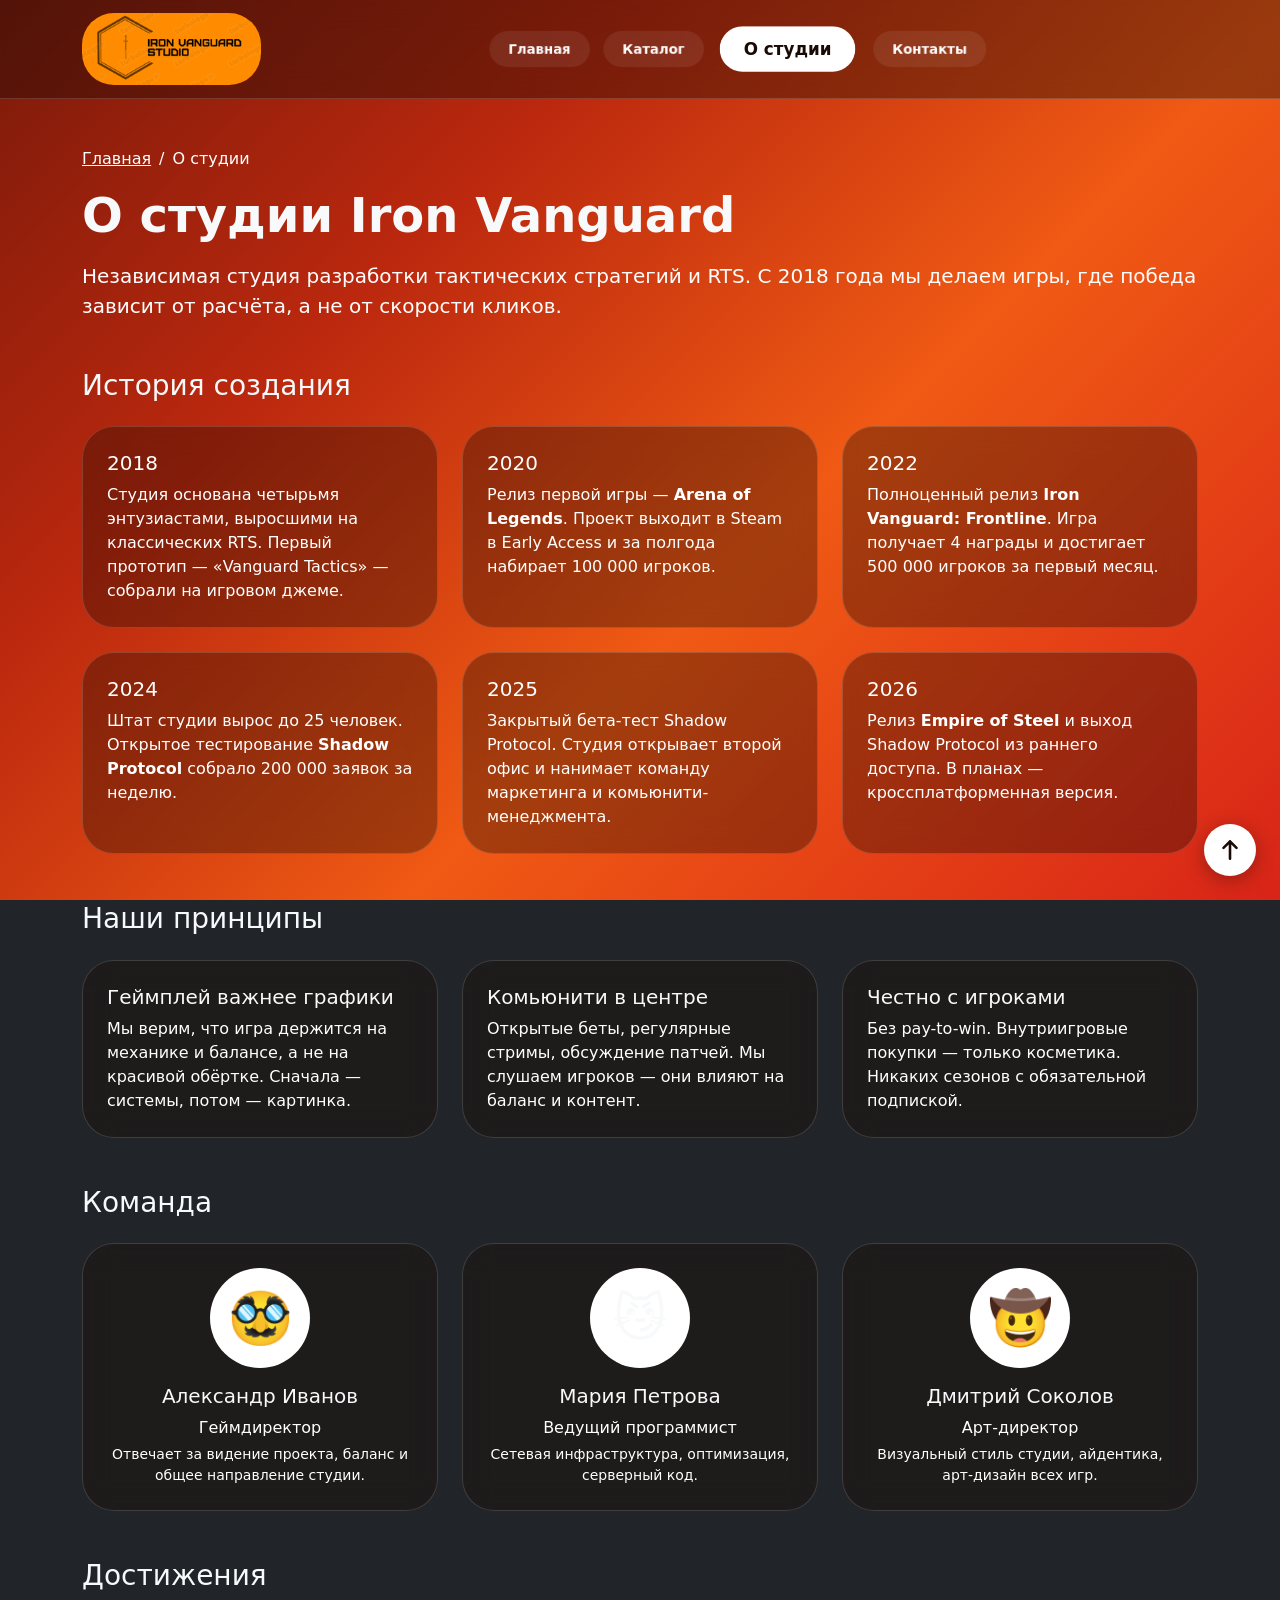
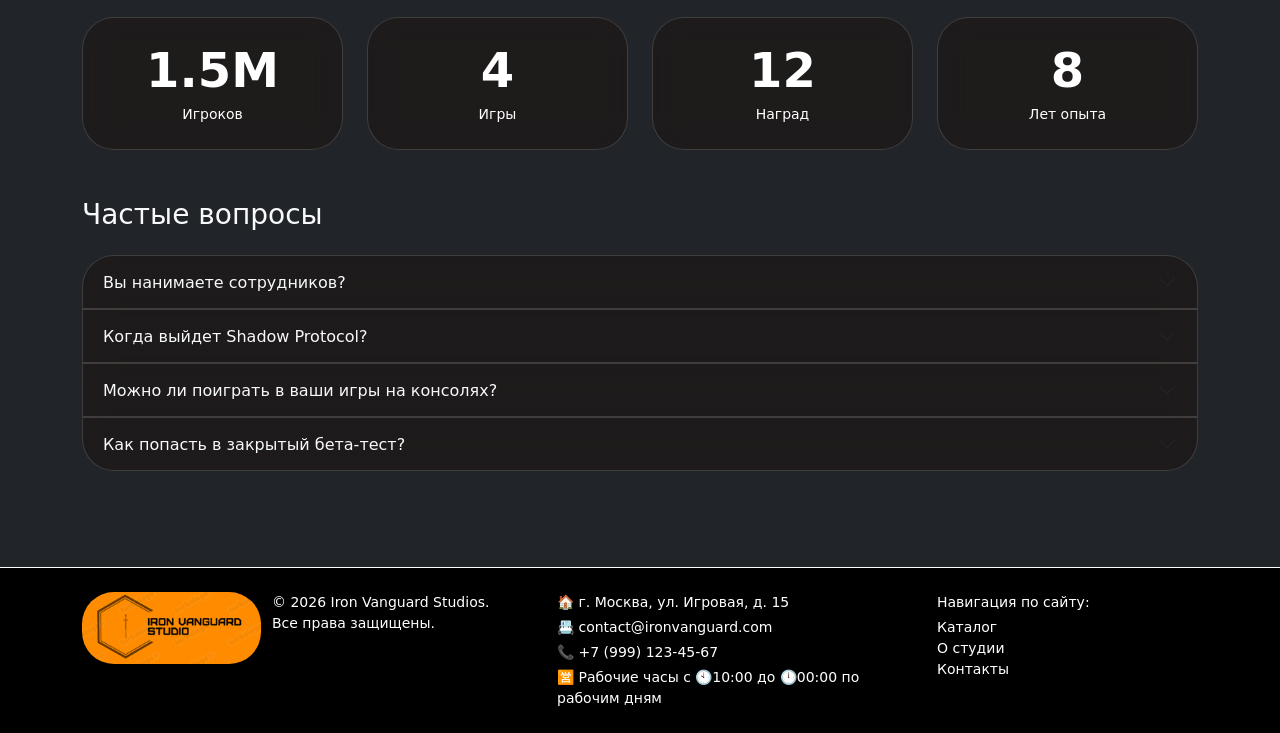
==== about.html @ 29a48899 "Update: global changes" ====
<!DOCTYPE html>
<html lang="ru">
<head>
  <meta charset="UTF-8">
  <meta name="viewport" content="width=device-width, initial-scale=1.0">
  <meta name="description" content="О студии Iron Vanguard Studios — история, команда, ценности, достижения и FAQ.">
  <title>О студии — Iron Vanguard Studios</title>
  <link href="https://cdn.jsdelivr.net/npm/bootstrap@5.3.8/dist/css/bootstrap.min.css" rel="stylesheet">
  <link rel="stylesheet" href="css/custom.css">
  <link rel="stylesheet" href="css/jelly-radio.css">
</head>
<body class="bg-dark text-light">

  <nav class="navbar navbar-expand-lg navbar-dark bg-black sticky-top border-bottom border-secondary">
    <div class="container">
      <a class="navbar-brand" href="index.html">
        <img src="images/iron_logo.png" alt="Iron Vanguard Studios" class="navbar-logo">
      </a>
      <button class="navbar-toggler" type="button" data-bs-toggle="collapse" data-bs-target="#mainNavbar" aria-controls="mainNavbar" aria-expanded="false" aria-label="Переключить навигацию">
        <span class="navbar-toggler-icon"></span>
      </button>
      <div class="collapse navbar-collapse" id="mainNavbar">
        <div class="jelly-radio mx-auto" id="mainJellyNav" role="radiogroup" aria-label="Основная навигация">
          <button type="button" role="radio" class="jelly-radio__chip" data-href="index.html" data-on="false" aria-checked="false" tabindex="-1">
            <span class="jelly-radio__skin"><span class="jelly-radio__label">Главная</span></span>
          </button>
          <button type="button" role="radio" class="jelly-radio__chip" data-href="catalog.html" data-on="false" aria-checked="false" tabindex="-1">
            <span class="jelly-radio__skin"><span class="jelly-radio__label">Каталог</span></span>
          </button>
          <button type="button" role="radio" class="jelly-radio__chip" data-href="about.html" data-on="false" aria-checked="false" tabindex="-1">
            <span class="jelly-radio__skin"><span class="jelly-radio__label">О студии</span></span>
          </button>
          <button type="button" role="radio" class="jelly-radio__chip" data-href="contacts.html" data-on="false" aria-checked="false" tabindex="-1">
            <span class="jelly-radio__skin"><span class="jelly-radio__label">Контакты</span></span>
          </button>
        </div>
      </div>
    </div>
  </nav>

  <main class="container py-5">
    <nav aria-label="breadcrumb">
      <ol class="breadcrumb">
        <li class="breadcrumb-item"><a href="index.html" class="text-primary">Главная</a></li>
        <li class="breadcrumb-item active text-secondary" aria-current="page">О студии</li>
      </ol>
    </nav>

    <section class="mb-5">
      <h1 class="display-5 fw-bold mb-3">О студии Iron Vanguard</h1>
      <p class="lead text-secondary mb-0">Независимая студия разработки тактических стратегий и RTS. С 2018 года мы делаем игры, где победа зависит от расчёта, а не от скорости кликов.</p>
    </section>

    <section class="mb-5">
      <h2 class="h3 mb-4">История создания</h2>
      <div class="row g-4">
        <div class="col-12 col-md-6 col-lg-4">
          <div class="p-4 border border-secondary rounded bg-black h-100">
            <h3 class="h5 text-primary mb-2">2018</h3>
            <p class="text-secondary mb-0">Студия основана четырьмя энтузиастами, выросшими на классических RTS. Первый прототип — «Vanguard Tactics» — собрали на игровом джеме.</p>
          </div>
        </div>
        <div class="col-12 col-md-6 col-lg-4">
          <div class="p-4 border border-secondary rounded bg-black h-100">
            <h3 class="h5 text-primary mb-2">2020</h3>
            <p class="text-secondary mb-0">Релиз первой игры — <strong>Arena of Legends</strong>. Проект выходит в Steam в Early Access и за полгода набирает 100 000 игроков.</p>
          </div>
        </div>
        <div class="col-12 col-md-6 col-lg-4">
          <div class="p-4 border border-secondary rounded bg-black h-100">
            <h3 class="h5 text-primary mb-2">2022</h3>
            <p class="text-secondary mb-0">Полноценный релиз <strong>Iron Vanguard: Frontline</strong>. Игра получает 4 награды и достигает 500 000 игроков за первый месяц.</p>
          </div>
        </div>
        <div class="col-12 col-md-6 col-lg-4">
          <div class="p-4 border border-secondary rounded bg-black h-100">
            <h3 class="h5 text-primary mb-2">2024</h3>
            <p class="text-secondary mb-0">Штат студии вырос до 25 человек. Открытое тестирование <strong>Shadow Protocol</strong> собрало 200 000 заявок за неделю.</p>
          </div>
        </div>
        <div class="col-12 col-md-6 col-lg-4">
          <div class="p-4 border border-secondary rounded bg-black h-100">
            <h3 class="h5 text-primary mb-2">2025</h3>
            <p class="text-secondary mb-0">Закрытый бета-тест Shadow Protocol. Студия открывает второй офис и нанимает команду маркетинга и комьюнити-менеджмента.</p>
          </div>
        </div>
        <div class="col-12 col-md-6 col-lg-4">
          <div class="p-4 border border-secondary rounded bg-black h-100">
            <h3 class="h5 text-primary mb-2">2026</h3>
            <p class="text-secondary mb-0">Релиз <strong>Empire of Steel</strong> и выход Shadow Protocol из раннего доступа. В планах — кроссплатформенная версия.</p>
          </div>
        </div>
      </div>
    </section>

    <section class="mb-5">
      <h2 class="h3 mb-4">Наши принципы</h2>
      <div class="row g-4">
        <div class="col-12 col-md-4">
          <div class="p-4 border border-secondary rounded bg-black h-100">
            <h3 class="h5">Геймплей важнее графики</h3>
            <p class="text-secondary mb-0">Мы верим, что игра держится на механике и балансе, а не на красивой обёртке. Сначала — системы, потом — картинка.</p>
          </div>
        </div>
        <div class="col-12 col-md-4">
          <div class="p-4 border border-secondary rounded bg-black h-100">
            <h3 class="h5">Комьюнити в центре</h3>
            <p class="text-secondary mb-0">Открытые беты, регулярные стримы, обсуждение патчей. Мы слушаем игроков — они влияют на баланс и контент.</p>
          </div>
        </div>
        <div class="col-12 col-md-4">
          <div class="p-4 border border-secondary rounded bg-black h-100">
            <h3 class="h5">Честно с игроками</h3>
            <p class="text-secondary mb-0">Без pay-to-win. Внутриигровые покупки — только косметика. Никаких сезонов с обязательной подпиской.</p>
          </div>
        </div>
      </div>
    </section>

    <section class="mb-5">
      <h2 class="h3 mb-4">Команда</h2>
      <div class="row g-4">
        <div class="col-12 col-md-4">
          <div class="p-4 border border-secondary rounded bg-black text-center h-100">
            <div class="rounded-circle bg-secondary mx-auto mb-3 d-flex align-items-center justify-content-center" style="width:100px;height:100px;font-size:52px;">🥸</div>
            <h3 class="h5">Александр Иванов</h3>
            <p class="text-primary mb-1">Геймдиректор</p>
            <p class="text-secondary small mb-0">Отвечает за видение проекта, баланс и общее направление студии.</p>
          </div>
        </div>
        <div class="col-12 col-md-4">
          <div class="p-4 border border-secondary rounded bg-black text-center h-100">
            <div class="rounded-circle bg-secondary mx-auto mb-3 d-flex align-items-center justify-content-center" style="width:100px;height:100px;font-size:52px;">😼</div>
            <h3 class="h5">Мария Петрова</h3>
            <p class="text-primary mb-1">Ведущий программист</p>
            <p class="text-secondary small mb-0">Сетевая инфраструктура, оптимизация, серверный код.</p>
          </div>
        </div>
        <div class="col-12 col-md-4">
          <div class="p-4 border border-secondary rounded bg-black text-center h-100">
            <div class="rounded-circle bg-secondary mx-auto mb-3 d-flex align-items-center justify-content-center" style="width:100px;height:100px;font-size:52px;">🤠</div>
            <h3 class="h5">Дмитрий Соколов</h3>
            <p class="text-primary mb-1">Арт-директор</p>
            <p class="text-secondary small mb-0">Визуальный стиль студии, айдентика, арт-дизайн всех игр.</p>
          </div>
        </div>
      </div>
    </section>

    <section class="mb-5">
      <h2 class="h3 mb-4">Достижения</h2>
      <div class="row g-4 text-center">
        <div class="col-6 col-md-3">
          <div class="p-4 border border-secondary rounded bg-black h-100">
            <p class="display-5 fw-bold text-primary mb-1">1.5M</p>
            <p class="text-secondary mb-0 small">Игроков</p>
          </div>
        </div>
        <div class="col-6 col-md-3">
          <div class="p-4 border border-secondary rounded bg-black h-100">
            <p class="display-5 fw-bold text-primary mb-1">4</p>
            <p class="text-secondary mb-0 small">Игры</p>
          </div>
        </div>
        <div class="col-6 col-md-3">
          <div class="p-4 border border-secondary rounded bg-black h-100">
            <p class="display-5 fw-bold text-primary mb-1">12</p>
            <p class="text-secondary mb-0 small">Наград</p>
          </div>
        </div>
        <div class="col-6 col-md-3">
          <div class="p-4 border border-secondary rounded bg-black h-100">
            <p class="display-5 fw-bold text-primary mb-1">8</p>
            <p class="text-secondary mb-0 small">Лет опыта</p>
          </div>
        </div>
      </div>
    </section>

    <section class="mb-5">
      <h2 class="h3 mb-4">Частые вопросы</h2>
      <div class="accordion" id="faqAccordion">
        <div class="accordion-item bg-black border-secondary">
          <h2 class="accordion-header">
            <button class="accordion-button collapsed bg-dark text-light" type="button" data-bs-toggle="collapse" data-bs-target="#faq1">Вы нанимаете сотрудников?</button>
          </h2>
          <div id="faq1" class="accordion-collapse collapse" data-bs-parent="#faqAccordion">
            <div class="accordion-body text-secondary">Да, мы всегда рады талантливым разработчикам и художникам. Актуальные вакансии — в разделе «Контакты» или на почту contact@ironvanguard.com.</div>
          </div>
        </div>
        <div class="accordion-item bg-black border-secondary">
          <h2 class="accordion-header">
            <button class="accordion-button collapsed bg-dark text-light" type="button" data-bs-toggle="collapse" data-bs-target="#faq2">Когда выйдет Shadow Protocol?</button>
          </h2>
          <div id="faq2" class="accordion-collapse collapse" data-bs-parent="#faqAccordion">
            <div class="accordion-body text-secondary">Игра в активной разработке. Планируемый релиз — конец 2025 года. Закрытый бета-тест стартует раньше, оставить заявку можно на странице игры.</div>
          </div>
        </div>
        <div class="accordion-item bg-black border-secondary">
          <h2 class="accordion-header">
            <button class="accordion-button collapsed bg-dark text-light" type="button" data-bs-toggle="collapse" data-bs-target="#faq3">Можно ли поиграть в ваши игры на консолях?</button>
          </h2>
          <div id="faq3" class="accordion-collapse collapse" data-bs-parent="#faqAccordion">
            <div class="accordion-body text-secondary">Пока наши проекты ориентированы на PC. Мы рассматриваем портирование на PlayStation и Xbox в будущем.</div>
          </div>
        </div>
        <div class="accordion-item bg-black border-secondary">
          <h2 class="accordion-header">
            <button class="accordion-button collapsed bg-dark text-light" type="button" data-bs-toggle="collapse" data-bs-target="#faq4">Как попасть в закрытый бета-тест?</button>
          </h2>
          <div id="faq4" class="accordion-collapse collapse" data-bs-parent="#faqAccordion">
            <div class="accordion-body text-secondary">Заполните форму на странице игры — мы отбираем участников в порядке заявок. Участники ЗБТ получают скидку 25% на релиз.</div>
          </div>
        </div>
      </div>
    </section>
  </main>

  <footer class="bg-black py-4 border-top border-secondary">
    <div class="container">
      <div class="row align-items-start g-4">
        <div class="col-12 col-md-2 text-center text-md-start">
          <a class="navbar-brand d-inline-block" href="index.html">
            <img src="images/iron_logo.png" alt="Iron Vanguard Studios" class="navbar-logo">
          </a>
        </div>
        <div class="col-12 col-md-3">
          <p class="mb-0 text-secondary small">&copy; 2026 Iron Vanguard Studios.<br>Все права защищены.</p>
        </div>
        <div class="col-12 col-md-4">
          <p class="mb-1 text-secondary small">🏠 г. Москва, ул. Игровая, д. 15</p>
          <p class="mb-1 text-secondary small">📇 contact@ironvanguard.com</p>
          <p class="mb-1 text-secondary small">📞 +7 (999) 123-45-67</p>
          <p class="mb-0 text-secondary small">🈺 Рабочие часы с 🕙10:00 до 🕛00:00 по рабочим дням</p>
        </div>
        <div class="col-12 col-md-3">
          <p class="mb-1 text-secondary small">Навигация по сайту:</p>
          <ul class="list-unstyled mb-0 small">
            <li><a href="catalog.html" class="text-secondary text-decoration-none">Каталог</a></li>
            <li><a href="about.html" class="text-secondary text-decoration-none">О студии</a></li>
            <li><a href="contacts.html" class="text-secondary text-decoration-none">Контакты</a></li>
          </ul>
        </div>
      </div>
    </div>
  </footer>

  <div class="scroll-shield d-none" id="navbarShield" aria-hidden="true">
    <svg viewBox="0 0 32 40" xmlns="http://www.w3.org/2000/svg" fill="currentColor" fill-rule="evenodd">
      <path d="M16 2 L28 6 L28 20 Q28 33 16 38 Q4 33 4 20 L4 6 Z M15 10 L17 10 L17 18 L24 18 L24 20 L17 20 L17 30 L15 30 L15 20 L8 20 L8 18 L15 18 Z"/>
    </svg>
  </div>

  <button id="scrollTopBtn" class="btn rounded-circle position-fixed bottom-0 end-0 m-4 d-none scroll-top-btn" style="width: 52px; height: 52px;" aria-label="Наверх">
    <svg viewBox="0 0 24 24" xmlns="http://www.w3.org/2000/svg" fill="none" stroke="currentColor" stroke-width="2.4" stroke-linecap="round" stroke-linejoin="round">
      <path d="M12 20V4M6 10l6-6 6 6"/>
    </svg>
  </button>

  <script src="https://cdn.jsdelivr.net/npm/bootstrap@5.3.8/dist/js/bootstrap.bundle.min.js"></script>
  <script src="js/jelly-radio.js"></script>
  <script src="js/main.js"></script>
</body>
</html>
---- css/custom.css ----
:root {
  --bs-border-radius: 2rem;
  --bs-secondary-rgb: 255, 255, 255;
  --bs-secondary-color-rgb: 255, 255, 255;
  --bs-secondary-color: #ffffff;

  --color-white: #ffffff;
  --color-ink: #1a0a05;
  --color-accent: #f05a14;
  --color-accent-dark: #bb280e;
  --color-accent-deep: #7a1a0a;
}

/* --- Текст --- */
.text-primary,
.text-secondary,
.text-body-secondary,
.text-muted {
  color: #ffffff !important;
}

/* --- Фон --- */
body {
  min-height: 100vh;
  background: linear-gradient(135deg, #7a1a0a 0%, #bb280e 30%, #f05a14 60%, #d82418 100%);
  background-attachment: fixed;
  animation: pageFadeIn 0.3s ease-in;
}

@keyframes pageFadeIn {
  from { opacity: 0; }
  to   { opacity: 1; }
}

/* --- Hero --- */
.hero {
  background: linear-gradient(135deg, rgba(122, 26, 10, 0.55) 0%, rgba(240, 90, 20, 0.45) 100%);
  min-height: 30vh;
}

/* --- Навбар --- */
.navbar.sticky-top {
  background-color: rgba(26, 10, 5, 0.4) !important;
  backdrop-filter: blur(14px);
  -webkit-backdrop-filter: blur(14px);
  border-bottom: 1px solid rgba(255, 255, 255, 0.15) !important;
}

/* --- Стекло: карточки, фильтры, аккордеон --- */
.card,
.bg-black:not(nav):not(footer),
.catalog-filters,
.accordion-item {
  background-color: rgba(26, 10, 5, 0.35) !important;
  backdrop-filter: blur(14px);
  -webkit-backdrop-filter: blur(14px);
  border: 1px solid rgba(255, 255, 255, 0.15) !important;
}

.card-header,
.card-body,
.card-footer {
  background-color: transparent !important;
}

.accordion-button,
.accordion-button.bg-dark {
  background-color: transparent !important;
}

/* --- Модалка --- */
.modal-content,
.modal-content.bg-dark {
  background-color: rgba(26, 10, 5, 0.6) !important;
  backdrop-filter: blur(18px);
  -webkit-backdrop-filter: blur(18px);
  border: 1px solid rgba(255, 255, 255, 0.2) !important;
}

/* ===============================================
   Кнопки
   =============================================== */
.btn-primary {
  --bs-btn-bg: var(--color-white);
  --bs-btn-border-color: var(--color-white);
  --bs-btn-color: var(--color-ink);
  --bs-btn-hover-bg: var(--color-accent-dark);
  --bs-btn-hover-border-color: var(--color-accent-dark);
  --bs-btn-hover-color: var(--color-white);
  --bs-btn-active-bg: var(--color-accent-deep);
  --bs-btn-active-border-color: var(--color-accent-deep);
  --bs-btn-active-color: var(--color-white);
  --bs-btn-disabled-bg: var(--color-white);
  --bs-btn-disabled-border-color: var(--color-white);
  --bs-btn-disabled-color: var(--color-ink);
  font-weight: 600;
}

.btn-outline-primary {
  --bs-btn-color: var(--color-white);
  --bs-btn-border-color: var(--color-white);
  --bs-btn-hover-bg: var(--color-white);
  --bs-btn-hover-border-color: var(--color-white);
  --bs-btn-hover-color: var(--color-ink);
  --bs-btn-active-bg: var(--color-accent-dark);
  --bs-btn-active-border-color: var(--color-accent-dark);
  --bs-btn-active-color: var(--color-white);
}

.btn-outline-light {
  --bs-btn-color: var(--color-white);
  --bs-btn-border-color: var(--color-white);
  --bs-btn-hover-bg: var(--color-white);
  --bs-btn-hover-border-color: var(--color-white);
  --bs-btn-hover-color: var(--color-ink);
}

/* --- Логотип --- */
.navbar-logo {
  height: 72px;
  width: auto;
  object-fit: contain;
  border-radius: 2rem;
}

/* ===============================================
   Поля формы
   =============================================== */
.form-control,
.form-select {
  background-color: rgba(0, 0, 0, 0.35) !important;
  border: 1px solid rgba(255, 255, 255, 0.15) !important;
  color: #ffffff !important;
  transition: background-color 0.2s ease, border-color 0.2s ease, box-shadow 0.2s ease;
}

.form-control:hover,
.form-select:hover {
  background-color: rgba(0, 0, 0, 0.45) !important;
  border-color: rgba(255, 255, 255, 0.3) !important;
}

.form-control:focus,
.form-select:focus {
  background-color: rgba(0, 0, 0, 0.5) !important;
  border-color: #f05a14 !important;
  color: #ffffff !important;
  box-shadow: 0 0 0 3px rgba(240, 90, 20, 0.25) !important;
}

.form-control::placeholder {
  color: rgba(255, 255, 255, 0.4) !important;
  opacity: 1;
}

.form-select option {
  background-color: #1a0a05;
  color: #ffffff;
}

.input-group-text {
  background-color: rgba(240, 90, 20, 0.15) !important;
  border: 1px solid rgba(255, 255, 255, 0.15) !important;
  color: #ffffff !important;
}

.form-check-input {
  background-color: rgba(0, 0, 0, 0.35);
  border: 1px solid rgba(255, 255, 255, 0.4);
}

.form-check-input:hover {
  border-color: rgba(255, 255, 255, 0.6);
}

.form-check-input:checked {
  background-color: #f05a14;
  border-color: #f05a14;
}

.form-check-input:focus {
  border-color: #f05a14;
  box-shadow: 0 0 0 3px rgba(240, 90, 20, 0.25);
}

.form-label {
  color: #ffffff;
  font-weight: 500;
}

.invalid-feedback {
  color: #ff9a8a;
}

.was-validated .form-control:invalid,
.was-validated .form-select:invalid {
  border-color: #ff6b4a !important;
}

.was-validated .form-control:valid,
.was-validated .form-select:valid {
  border-color: rgba(255, 255, 255, 0.3) !important;
}

/* ===============================================
   Карточки
   =============================================== */
.card {
  transition: transform 0.3s ease, box-shadow 0.3s ease, border-color 0.3s ease;
  animation: cardFadeIn 0.5s ease-out backwards;
}

.card:nth-child(1) { animation-delay: 0.05s; }
.card:nth-child(2) { animation-delay: 0.1s; }
.card:nth-child(3) { animation-delay: 0.15s; }
.card:nth-child(4) { animation-delay: 0.2s; }

@keyframes cardFadeIn {
  from { opacity: 0; transform: translateY(20px); }
  to   { opacity: 1; transform: translateY(0); }
}

.card:hover {
  transform: translateY(-6px) scale(1.02);
  box-shadow:
    0 0 0 1px rgba(240, 90, 20, 0.5),
    0 12px 30px rgba(240, 90, 20, 0.3),
    0 0 40px rgba(240, 90, 20, 0.15);
  border-color: rgba(240, 90, 20, 0.6) !important;
}

.card .card-img-top {
  border-top-left-radius: inherit;
  border-top-right-radius: inherit;
}

/* --- Навигация: hover --- */
.nav-link {
  transition: color 0.2s ease, transform 0.2s ease;
}
.nav-link:hover {
  transform: translateY(-1px);
}

a, .btn {
  transition: color 0.2s ease, background-color 0.2s ease, border-color 0.2s ease, transform 0.2s ease;
}

/* ===============================================
   Каталог: sticky-фильтр
   =============================================== */
.catalog-filters {
  position: sticky;
  top: 100px;
}
@media (max-width: 991px) {
  .catalog-filters { position: static; }
}

.product-card-item.is-hidden {
  display: none !important;
}

/* ===============================================
   Щит рядом с кнопкой «Наверх»
   =============================================== */
/* --- Щит рядом с кнопкой «Наверх» --- */
.scroll-shield {
  position: fixed;
  bottom: 28px;
  right: 84px;
  width: 40px;
  height: 40px;
  color: #00d9ff;
  filter:
    drop-shadow(0 0 6px rgba(0, 217, 255, 0.9))
    drop-shadow(0 2px 6px rgba(0, 0, 0, 0.6));
  pointer-events: none;
  z-index: 1040;
  transition: transform 0.2s ease;
}

.scroll-shield svg {
  width: 100%;
  height: 100%;
  display: block;
}

@keyframes shieldHit {
  0%   {
    transform: scale(1) rotate(0);
    color: #00d9ff;
    filter: drop-shadow(0 0 6px rgba(0, 217, 255, 0.9)) drop-shadow(0 2px 6px rgba(0, 0, 0, 0.6));
  }
  20%  {
    transform: scale(1.45) rotate(-12deg);
    color: #ffffff;
    filter: drop-shadow(0 0 24px rgba(255, 255, 255, 1)) drop-shadow(0 2px 10px rgba(0, 0, 0, 0.7));
  }
  50%  {
    transform: scale(1.2) rotate(9deg);
    color: #ffffff;
    filter: drop-shadow(0 0 24px rgba(255, 255, 255, 1)) drop-shadow(0 2px 10px rgba(0, 0, 0, 0.7));
  }
  80%  {
    transform: scale(1.05) rotate(-3deg);
    color: #00d9ff;
    filter: drop-shadow(0 0 14px rgba(0, 217, 255, 0.95)) drop-shadow(0 2px 6px rgba(0, 0, 0, 0.6));
  }
  100% {
    transform: scale(1) rotate(0);
    color: #00d9ff;
    filter: drop-shadow(0 0 6px rgba(0, 217, 255, 0.9)) drop-shadow(0 2px 6px rgba(0, 0, 0, 0.6));
  }
}

.scroll-shield.shield-hit {
  animation: shieldHit 0.7s ease-out;
}

/* ===============================================
   Кнопка «Наверх» — стрела
   =============================================== */
.scroll-top-btn {
  display: flex !important;
  align-items: center;
  justify-content: center;
  background-color: var(--color-white) !important;
  color: var(--color-ink) !important;
  border: none !important;
  box-shadow: 0 4px 20px rgba(0, 0, 0, 0.3);
  transition: transform 0.2s ease, box-shadow 0.2s ease;
  z-index: 1050;
}

.scroll-top-btn:hover {
  transform: translateY(-3px);
  box-shadow: 0 8px 25px rgba(240, 90, 20, 0.4);
}

.scroll-top-btn svg {
  width: 26px;
  height: 26px;
  transition: transform 0.2s ease;
}

@keyframes arrowShoot {
  0%   { transform: translateX(0)    rotate(0);    opacity: 1; }
  40%  { transform: translateX(-40px) rotate(-90deg); opacity: 0.8; }
  70%  { transform: translateX(-60px) rotate(-90deg); opacity: 0; }
  71%  { transform: translateX(20px)  rotate(0);    opacity: 0; }
  100% { transform: translateX(0)    rotate(0);    opacity: 1; }
}

.scroll-top-btn.arrow-shoot svg {
  animation: arrowShoot 0.8s ease-in-out;
}
---- css/jelly-radio.css ----
/* ===============================================================
   JellyRadio — «желейные» чипы (vanilla JS порт из React Bits)
   =============================================================== */
.jelly-radio {
  --jr-chip: #27272a;
  --jr-active: #f5f5f5;
  --jr-text: #f5f5f5;
  --jr-active-text: #18181b;
  --jr-gap: 8px;
  --jr-radius: 18px;
  --jr-h: 36px;
  --jr-font: 13px;
  --jr-px: 16px;
  --jr-pad-x: 16px;
  --jr-pad-y: 6px;
  --jr-ease-out: cubic-bezier(0.34, 1.56, 0.64, 1);

  display: inline-flex;
  flex-wrap: wrap;
  align-items: center;
  justify-content: center;
  gap: var(--jr-gap);
  padding: var(--jr-pad-y) var(--jr-pad-x);
  user-select: none;
  -webkit-user-select: none;
  -webkit-touch-callout: none;
}

.jelly-radio[data-disabled] {
  opacity: 0.5;
  pointer-events: none;
}

.jelly-radio__chip {
  position: relative;
  margin: 0;
  padding: 0;
  border: 0;
  background: none;
  color: inherit;
  font: inherit;
  cursor: pointer;
  outline: none;
  transform-origin: 50% 50%;
  touch-action: manipulation;
  -webkit-tap-highlight-color: transparent;
  transition: transform 480ms var(--jr-ease-out);
  will-change: transform;
}

.jelly-radio__chip[data-on='true'] {
  cursor: default;
}

.jelly-radio:not([data-disabled]) .jelly-radio__chip:disabled {
  cursor: default;
  opacity: 0.4;
}

.jelly-radio__skin {
  position: relative;
  display: inline-flex;
  align-items: center;
  justify-content: center;
  gap: 0.4em;
  height: var(--jr-h);
  padding: 0 var(--jr-px);
  border-radius: var(--jr-radius);
  overflow: hidden;
  background: var(--jr-chip);
  color: var(--jr-text);
  font-size: var(--jr-font);
  font-weight: 600;
  line-height: 1;
  white-space: nowrap;
  transition: background-color 200ms ease, color 200ms ease;
}

.jelly-radio__skin::before {
  content: '';
  position: absolute;
  inset: 0;
  background: var(--jr-text);
  opacity: 0;
  pointer-events: none;
  transition: opacity 160ms ease;
}

@media (hover: hover) and (pointer: fine) {
  .jelly-radio__chip[data-on='false']:not(:disabled):hover .jelly-radio__skin::before {
    opacity: 0.11;
  }
}

.jelly-radio__chip:active .jelly-radio__skin {
  transform: scale(0.97);
}

.jelly-radio__chip[data-on='true'] .jelly-radio__skin {
  background: var(--jr-active);
  color: var(--jr-active-text);
}

.jelly-radio__chip:focus-visible .jelly-radio__skin {
  outline: 2px solid var(--jr-active);
  outline-offset: 2px;
}

.jelly-radio__label { display: inline-block; }

@media (prefers-reduced-motion: reduce) {
  .jelly-radio__chip { transition: none; }
  .jelly-radio__chip:active .jelly-radio__skin { transform: none; }
}

/* --- Адаптация под тему навбара --- */
.navbar .jelly-radio {
  --jr-chip: rgba(255, 255, 255, 0.08);
  --jr-active: #ffffff;
  --jr-text: #ffffff;
  --jr-active-text: #1a0a05;
  --jr-h: 38px;
  --jr-font: 14px;
  --jr-px: 20px;
  --jr-radius: 19px;
}
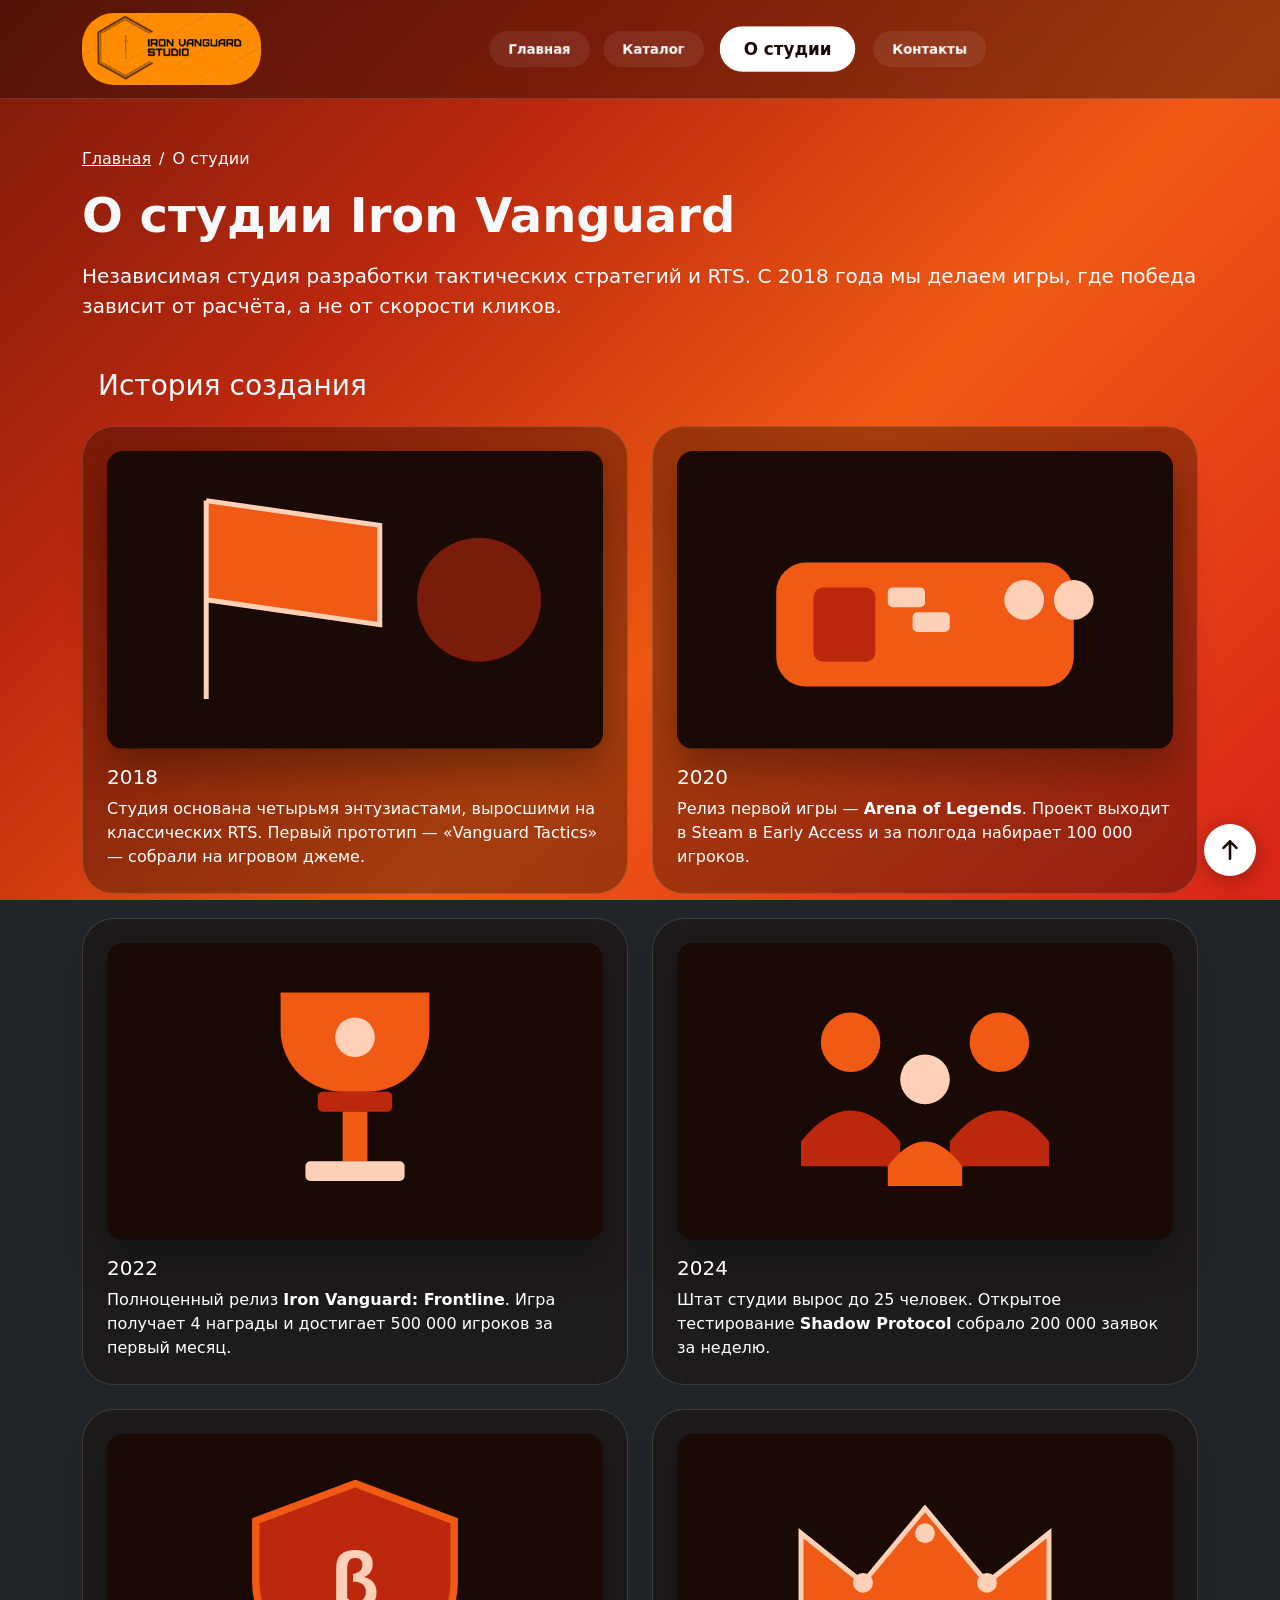
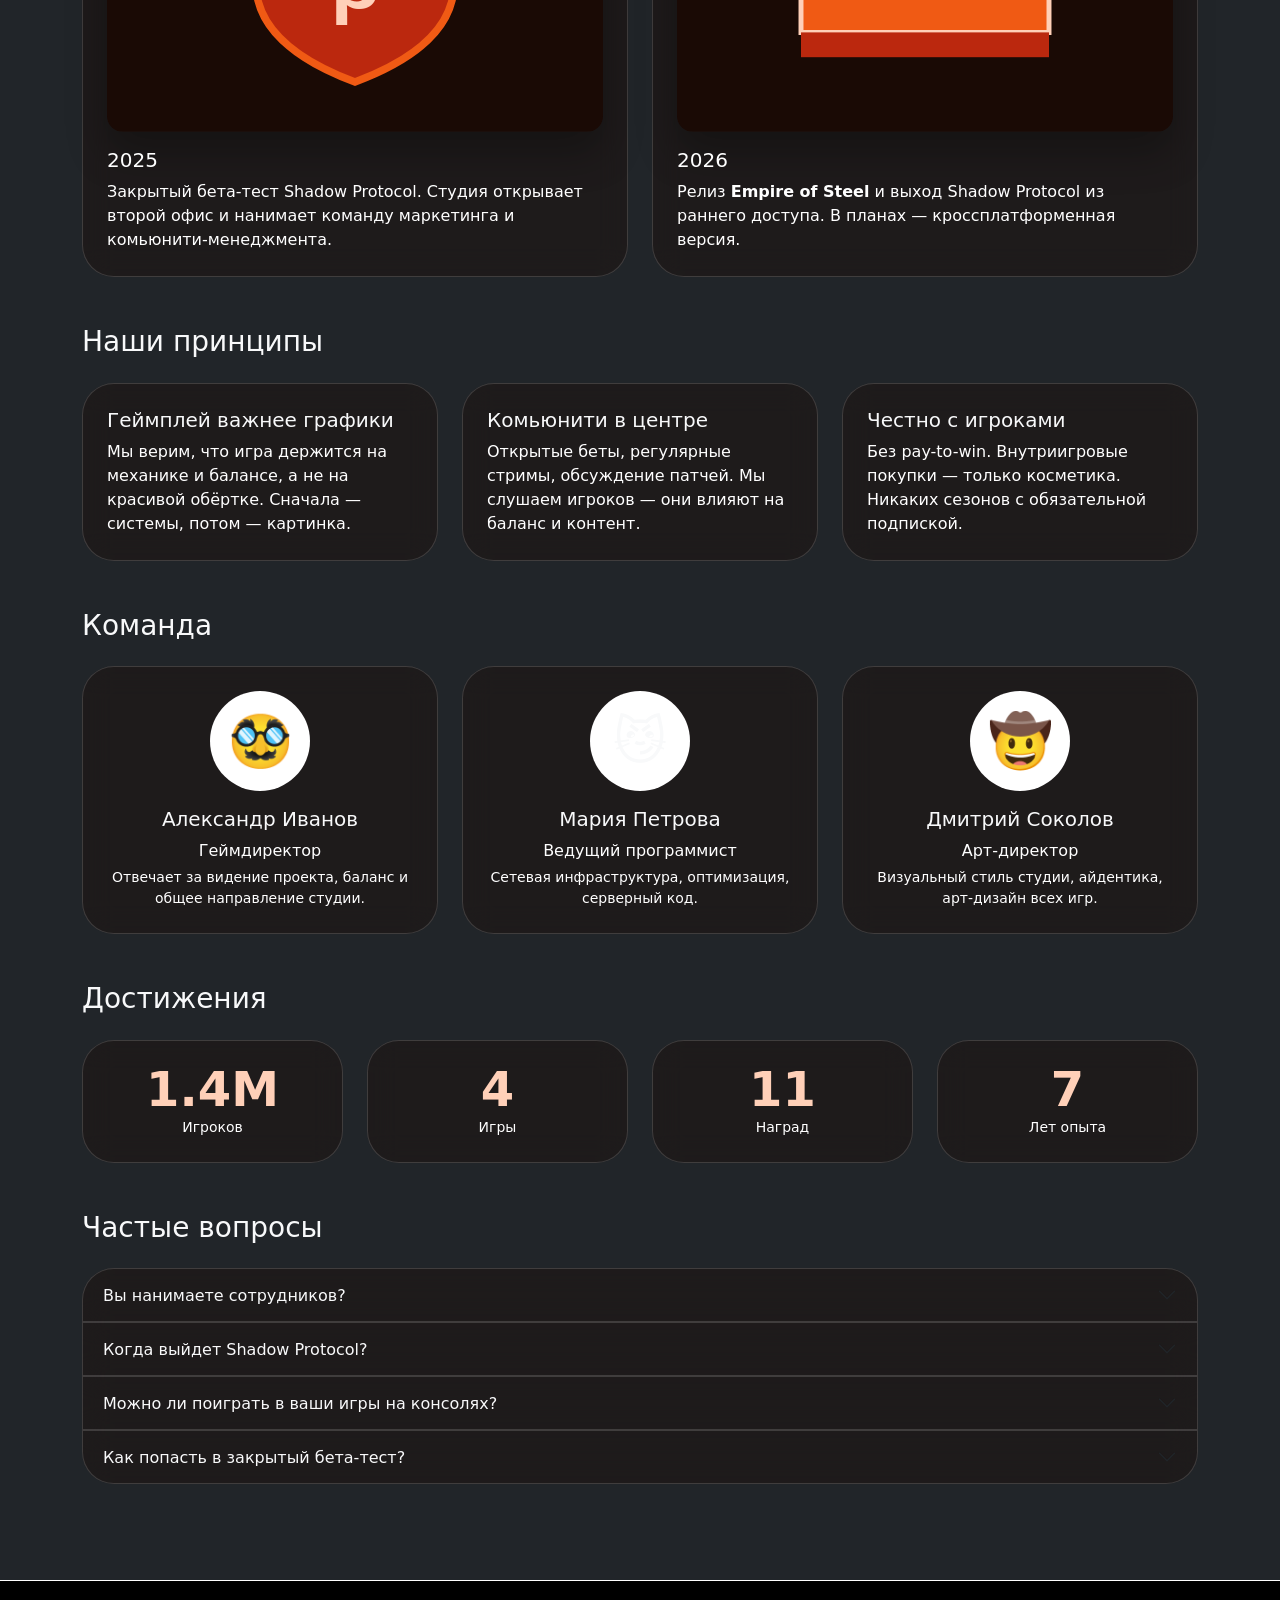
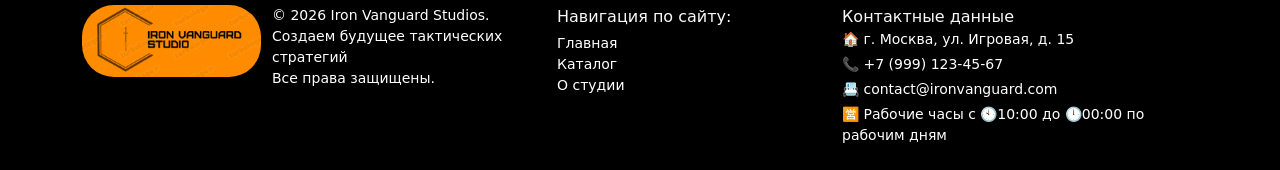
==== commit 8c8cdd80: "Defend of practice-09-11" ====
--- a/about.html
+++ b/about.html
@@ -51,47 +51,99 @@
       <p class="lead text-secondary mb-0">Независимая студия разработки тактических стратегий и RTS. С 2018 года мы делаем игры, где победа зависит от расчёта, а не от скорости кликов.</p>
     </section>
 
-    <section class="mb-5">
-      <h2 class="h3 mb-4">История создания</h2>
-      <div class="row g-4">
-        <div class="col-12 col-md-6 col-lg-4">
-          <div class="p-4 border border-secondary rounded bg-black h-100">
-            <h3 class="h5 text-primary mb-2">2018</h3>
-            <p class="text-secondary mb-0">Студия основана четырьмя энтузиастами, выросшими на классических RTS. Первый прототип — «Vanguard Tactics» — собрали на игровом джеме.</p>
-          </div>
-        </div>
-        <div class="col-12 col-md-6 col-lg-4">
-          <div class="p-4 border border-secondary rounded bg-black h-100">
-            <h3 class="h5 text-primary mb-2">2020</h3>
-            <p class="text-secondary mb-0">Релиз первой игры — <strong>Arena of Legends</strong>. Проект выходит в Steam в Early Access и за полгода набирает 100 000 игроков.</p>
-          </div>
-        </div>
-        <div class="col-12 col-md-6 col-lg-4">
-          <div class="p-4 border border-secondary rounded bg-black h-100">
-            <h3 class="h5 text-primary mb-2">2022</h3>
-            <p class="text-secondary mb-0">Полноценный релиз <strong>Iron Vanguard: Frontline</strong>. Игра получает 4 награды и достигает 500 000 игроков за первый месяц.</p>
-          </div>
-        </div>
-        <div class="col-12 col-md-6 col-lg-4">
-          <div class="p-4 border border-secondary rounded bg-black h-100">
-            <h3 class="h5 text-primary mb-2">2024</h3>
-            <p class="text-secondary mb-0">Штат студии вырос до 25 человек. Открытое тестирование <strong>Shadow Protocol</strong> собрало 200 000 заявок за неделю.</p>
-          </div>
-        </div>
-        <div class="col-12 col-md-6 col-lg-4">
-          <div class="p-4 border border-secondary rounded bg-black h-100">
-            <h3 class="h5 text-primary mb-2">2025</h3>
-            <p class="text-secondary mb-0">Закрытый бета-тест Shadow Protocol. Студия открывает второй офис и нанимает команду маркетинга и комьюнити-менеджмента.</p>
-          </div>
-        </div>
-        <div class="col-12 col-md-6 col-lg-4">
-          <div class="p-4 border border-secondary rounded bg-black h-100">
-            <h3 class="h5 text-primary mb-2">2026</h3>
-            <p class="text-secondary mb-0">Релиз <strong>Empire of Steel</strong> и выход Shadow Protocol из раннего доступа. В планах — кроссплатформенная версия.</p>
-          </div>
-        </div>
-      </div>
-    </section>
+<section class="mb-5">
+  <h2 class="h3 mb-4 px-3">История создания</h2>
+  <div class="row g-4 justify-content-center">
+
+    <div class="col-12 col-md-6">
+      <div class="p-4 border border-secondary rounded bg-black h-100">
+        <svg viewBox="0 0 200 120" class="art-svg mb-3" xmlns="http://www.w3.org/2000/svg" aria-hidden="true">
+          <rect width="200" height="120" fill="#1a0a05"/>
+          <path d="M40 20 L40 100 M40 20 L110 30 L110 70 L40 60" fill="#f05a14" stroke="#ffd0b8" stroke-width="2"/>
+          <circle cx="150" cy="60" r="25" fill="#bb280e" opacity="0.6"/>
+        </svg>
+        <h3 class="h5 text-primary mb-2">2018</h3>
+        <p class="text-secondary mb-0">Студия основана четырьмя энтузиастами, выросшими на классических RTS. Первый прототип — «Vanguard Tactics» — собрали на игровом джеме.</p>
+      </div>
+    </div>
+
+    <div class="col-12 col-md-6">
+      <div class="p-4 border border-secondary rounded bg-black h-100">
+        <svg viewBox="0 0 200 120" class="art-svg mb-3" xmlns="http://www.w3.org/2000/svg" aria-hidden="true">
+          <rect width="200" height="120" fill="#1a0a05"/>
+          <rect x="40" y="45" width="120" height="50" rx="12" fill="#f05a14"/>
+          <rect x="55" y="55" width="25" height="30" rx="4" fill="#bb280e"/>
+          <circle cx="140" cy="60" r="8" fill="#ffd0b8"/>
+          <circle cx="160" cy="60" r="8" fill="#ffd0b8"/>
+          <rect x="85" y="55" width="15" height="8" rx="2" fill="#ffd0b8"/>
+          <rect x="95" y="65" width="15" height="8" rx="2" fill="#ffd0b8"/>
+        </svg>
+        <h3 class="h5 text-primary mb-2">2020</h3>
+        <p class="text-secondary mb-0">Релиз первой игры — <strong>Arena of Legends</strong>. Проект выходит в Steam в Early Access и за полгода набирает 100 000 игроков.</p>
+      </div>
+    </div>
+
+    <div class="col-12 col-md-6">
+      <div class="p-4 border border-secondary rounded bg-black h-100">
+        <svg viewBox="0 0 200 120" class="art-svg mb-3" xmlns="http://www.w3.org/2000/svg" aria-hidden="true">
+          <rect width="200" height="120" fill="#1a0a05"/>
+          <path d="M70 20 h60 v15 a25 25 0 0 1 -25 25 h-10 a25 25 0 0 1 -25 -25 z" fill="#f05a14"/>
+          <rect x="85" y="60" width="30" height="8" rx="2" fill="#bb280e"/>
+          <rect x="95" y="68" width="10" height="20" fill="#f05a14"/>
+          <rect x="80" y="88" width="40" height="8" rx="2" fill="#ffd0b8"/>
+          <circle cx="100" cy="38" r="8" fill="#ffd0b8"/>
+        </svg>
+        <h3 class="h5 text-primary mb-2">2022</h3>
+        <p class="text-secondary mb-0">Полноценный релиз <strong>Iron Vanguard: Frontline</strong>. Игра получает 4 награды и достигает 500 000 игроков за первый месяц.</p>
+      </div>
+    </div>
+
+    <div class="col-12 col-md-6">
+      <div class="p-4 border border-secondary rounded bg-black h-100">
+        <svg viewBox="0 0 200 120" class="art-svg mb-3" xmlns="http://www.w3.org/2000/svg" aria-hidden="true">
+          <rect width="200" height="120" fill="#1a0a05"/>
+          <circle cx="70" cy="40" r="12" fill="#f05a14"/>
+          <path d="M50 80 q20 -25 40 0 v10 h-40 z" fill="#bb280e"/>
+          <circle cx="130" cy="40" r="12" fill="#f05a14"/>
+          <path d="M110 80 q20 -25 40 0 v10 h-40 z" fill="#bb280e"/>
+          <circle cx="100" cy="55" r="10" fill="#ffd0b8"/>
+          <path d="M85 90 q15 -20 30 0 v8 h-30 z" fill="#f05a14"/>
+        </svg>
+        <h3 class="h5 text-primary mb-2">2024</h3>
+        <p class="text-secondary mb-0">Штат студии вырос до 25 человек. Открытое тестирование <strong>Shadow Protocol</strong> собрало 200 000 заявок за неделю.</p>
+      </div>
+    </div>
+
+    <div class="col-12 col-md-6">
+      <div class="p-4 border border-secondary rounded bg-black h-100">
+        <svg viewBox="0 0 200 120" class="art-svg mb-3" xmlns="http://www.w3.org/2000/svg" aria-hidden="true">
+          <rect width="200" height="120" fill="#1a0a05"/>
+          <path d="M100 20 L140 35 V60 Q140 85 100 100 Q60 85 60 60 V35 Z" fill="#bb280e" stroke="#f05a14" stroke-width="3"/>
+          <text x="100" y="70" text-anchor="middle" font-family="Arial" font-size="32" font-weight="bold" fill="#ffd0b8">β</text>
+        </svg>
+        <h3 class="h5 text-primary mb-2">2025</h3>
+        <p class="text-secondary mb-0">Закрытый бета-тест Shadow Protocol. Студия открывает второй офис и нанимает команду маркетинга и комьюнити-менеджмента.</p>
+      </div>
+    </div>
+
+    <div class="col-12 col-md-6">
+      <div class="p-4 border border-secondary rounded bg-black h-100">
+        <svg viewBox="0 0 200 120" class="art-svg mb-3" xmlns="http://www.w3.org/2000/svg" aria-hidden="true">
+          <rect width="200" height="120" fill="#1a0a05"/>
+          <path d="M50 80 L50 40 L75 60 L100 30 L125 60 L150 40 L150 80 Z" fill="#f05a14" stroke="#ffd0b8" stroke-width="2"/>
+          <rect x="50" y="80" width="100" height="10" fill="#bb280e"/>
+          <circle cx="75" cy="60" r="4" fill="#ffd0b8"/>
+          <circle cx="100" cy="40" r="4" fill="#ffd0b8"/>
+          <circle cx="125" cy="60" r="4" fill="#ffd0b8"/>
+        </svg>
+        <h3 class="h5 text-primary mb-2">2026</h3>
+        <p class="text-secondary mb-0">Релиз <strong>Empire of Steel</strong> и выход Shadow Protocol из раннего доступа. В планах — кроссплатформенная версия.</p>
+      </div>
+    </div>
+
+  </div>
+</section>
+
 
     <section class="mb-5">
       <h2 class="h3 mb-4">Наши принципы</h2>
@@ -147,35 +199,35 @@
       </div>
     </section>
 
-    <section class="mb-5">
-      <h2 class="h3 mb-4">Достижения</h2>
-      <div class="row g-4 text-center">
-        <div class="col-6 col-md-3">
-          <div class="p-4 border border-secondary rounded bg-black h-100">
-            <p class="display-5 fw-bold text-primary mb-1">1.5M</p>
-            <p class="text-secondary mb-0 small">Игроков</p>
-          </div>
-        </div>
-        <div class="col-6 col-md-3">
-          <div class="p-4 border border-secondary rounded bg-black h-100">
-            <p class="display-5 fw-bold text-primary mb-1">4</p>
-            <p class="text-secondary mb-0 small">Игры</p>
-          </div>
-        </div>
-        <div class="col-6 col-md-3">
-          <div class="p-4 border border-secondary rounded bg-black h-100">
-            <p class="display-5 fw-bold text-primary mb-1">12</p>
-            <p class="text-secondary mb-0 small">Наград</p>
-          </div>
-        </div>
-        <div class="col-6 col-md-3">
-          <div class="p-4 border border-secondary rounded bg-black h-100">
-            <p class="display-5 fw-bold text-primary mb-1">8</p>
-            <p class="text-secondary mb-0 small">Лет опыта</p>
-          </div>
-        </div>
-      </div>
-    </section>
+<section class="mb-5" id="achievements">
+  <h2 class="h3 mb-4">Достижения</h2>
+  <div class="row g-4 text-center">
+    <div class="col-6 col-md-3">
+      <div class="p-4 border border-secondary rounded bg-black h-100">
+        <p class="display-5 fw-bold achievement-number mb-1" data-count="1.5" data-suffix="M">0</p>
+        <p class="text-secondary mb-0 small">Игроков</p>
+      </div>
+    </div>
+    <div class="col-6 col-md-3">
+      <div class="p-4 border border-secondary rounded bg-black h-100">
+        <p class="display-5 fw-bold achievement-number mb-1" data-count="4">0</p>
+        <p class="text-secondary mb-0 small">Игры</p>
+      </div>
+    </div>
+    <div class="col-6 col-md-3">
+      <div class="p-4 border border-secondary rounded bg-black h-100">
+        <p class="display-5 fw-bold achievement-number mb-1" data-count="12">0</p>
+        <p class="text-secondary mb-0 small">Наград</p>
+      </div>
+    </div>
+    <div class="col-6 col-md-3">
+      <div class="p-4 border border-secondary rounded bg-black h-100">
+        <p class="display-5 fw-bold achievement-number mb-1" data-count="8">0</p>
+        <p class="text-secondary mb-0 small">Лет опыта</p>
+      </div>
+    </div>
+  </div>
+</section>
 
     <section class="mb-5">
       <h2 class="h3 mb-4">Частые вопросы</h2>
@@ -225,21 +277,22 @@
           </a>
         </div>
         <div class="col-12 col-md-3">
-          <p class="mb-0 text-secondary small">&copy; 2026 Iron Vanguard Studios.<br>Все права защищены.</p>
-        </div>
-        <div class="col-12 col-md-4">
-          <p class="mb-1 text-secondary small">🏠 г. Москва, ул. Игровая, д. 15</p>
-          <p class="mb-1 text-secondary small">📇 contact@ironvanguard.com</p>
-          <p class="mb-1 text-secondary small">📞 +7 (999) 123-45-67</p>
-          <p class="mb-0 text-secondary small">🈺 Рабочие часы с 🕙10:00 до 🕛00:00 по рабочим дням</p>
+          <p class="mb-0 text-secondary small">&copy; 2026 Iron Vanguard Studios.<br>Создаем будущее тактических стратегий<br>Все права защищены.</p>
         </div>
         <div class="col-12 col-md-3">
-          <p class="mb-1 text-secondary small">Навигация по сайту:</p>
+          <p class="mb-1 text">Навигация по сайту:</p>
           <ul class="list-unstyled mb-0 small">
+            <li><a href="index.html" class="text-secondary text-decoration-none">Главная</a></li>
             <li><a href="catalog.html" class="text-secondary text-decoration-none">Каталог</a></li>
             <li><a href="about.html" class="text-secondary text-decoration-none">О студии</a></li>
-            <li><a href="contacts.html" class="text-secondary text-decoration-none">Контакты</a></li>
           </ul>
+        </div>
+        <div class="col-12 col-md-4">
+          <p class="mb-0 text">Контактные данные</p>
+          <p class="mb-1 text-secondary small">🏠 г. Москва, ул. Игровая, д. 15</p>
+          <p class="mb-1 text-secondary small">📞 +7 (999) 123-45-67</p>
+          <p class="mb-1 text-secondary small">📇 contact@ironvanguard.com</p>
+          <p class="mb-0 text-secondary small">🈺 Рабочие часы с 🕙10:00 до 🕛00:00 по рабочим дням</p>
         </div>
       </div>
     </div>
--- a/css/custom.css
+++ b/css/custom.css
@@ -261,9 +261,6 @@
   display: none !important;
 }
 
-/* ===============================================
-   Щит рядом с кнопкой «Наверх»
-   =============================================== */
 /* --- Щит рядом с кнопкой «Наверх» --- */
 .scroll-shield {
   position: fixed;
@@ -354,4 +351,71 @@
 
 .scroll-top-btn.arrow-shoot svg {
   animation: arrowShoot 0.8s ease-in-out;
+}
+
+/* --- Sticky footer --- */
+body {
+  display: flex;
+  flex-direction: column;
+  min-height: 100vh;
+}
+main { flex: 1; }
+
+/* --- Достижения: счётчик --- */
+.achievement-number {
+  font-variant-numeric: tabular-nums;
+  color: #ffd0b8 !important;
+  line-height: 1;
+}
+
+/* --- Главная: 3 экрана --- */
+.screen-section {
+  display: flex;
+  align-items: center;
+  min-height: 70vh;
+  padding: 4rem 0;
+}
+@media (max-width: 991.98px) {
+  .screen-section { min-height: auto; padding: 2rem 0; }
+}
+
+/* --- Обёртка для SVG-иллюстраций --- */
+.art-svg {
+  display: block;
+  width: 100%;
+  height: auto;
+  border-radius: 1rem;
+  box-shadow: 0 20px 40px rgba(0, 0, 0, 0.3);
+}
+
+/* --- Карточка с SVG-обложкой --- */
+.card-img-svg {
+  overflow: hidden;
+  aspect-ratio: 4 / 3;
+  border-top-left-radius: calc(var(--bs-border-radius) - 2px);
+  border-top-right-radius: calc(var(--bs-border-radius) - 2px);
+}
+.card-img-svg svg {
+  display: block;
+  width: 100%;
+  height: 100%;
+}
+
+/* --- Full-bleed секция --- */
+.full-bleed {
+  width: 100vw;
+  margin-left: calc(50% - 50vw);
+  margin-right: calc(50% - 50vw);
+  padding-left: 1rem;
+  padding-right: 1rem;
+}
+
+/* Убираем горизонтальный скролл от 100vw */
+body {
+  overflow-x: hidden;
+}
+
+/* Чуть больше воздуха внутри секции, чтобы карточки не прилипали к краю */
+.full-bleed .row {
+  padding: 0 1rem;
 }
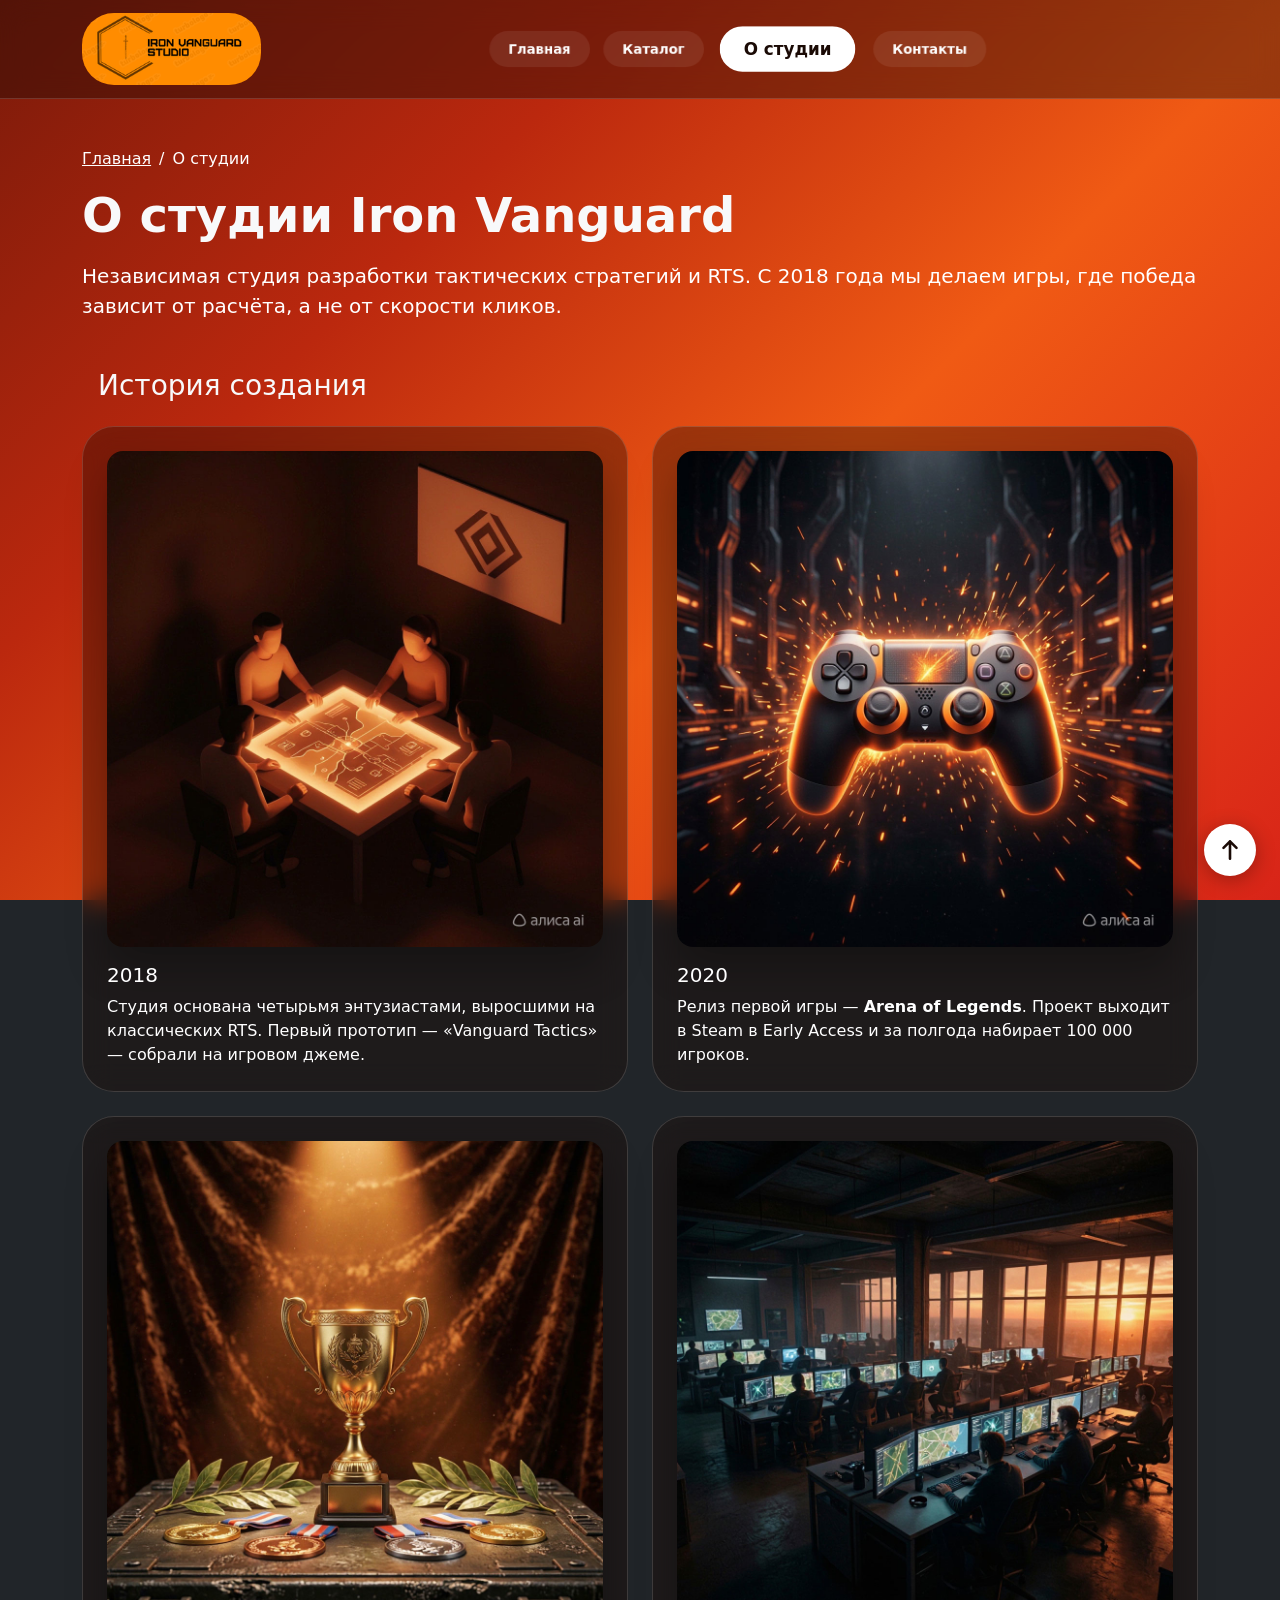
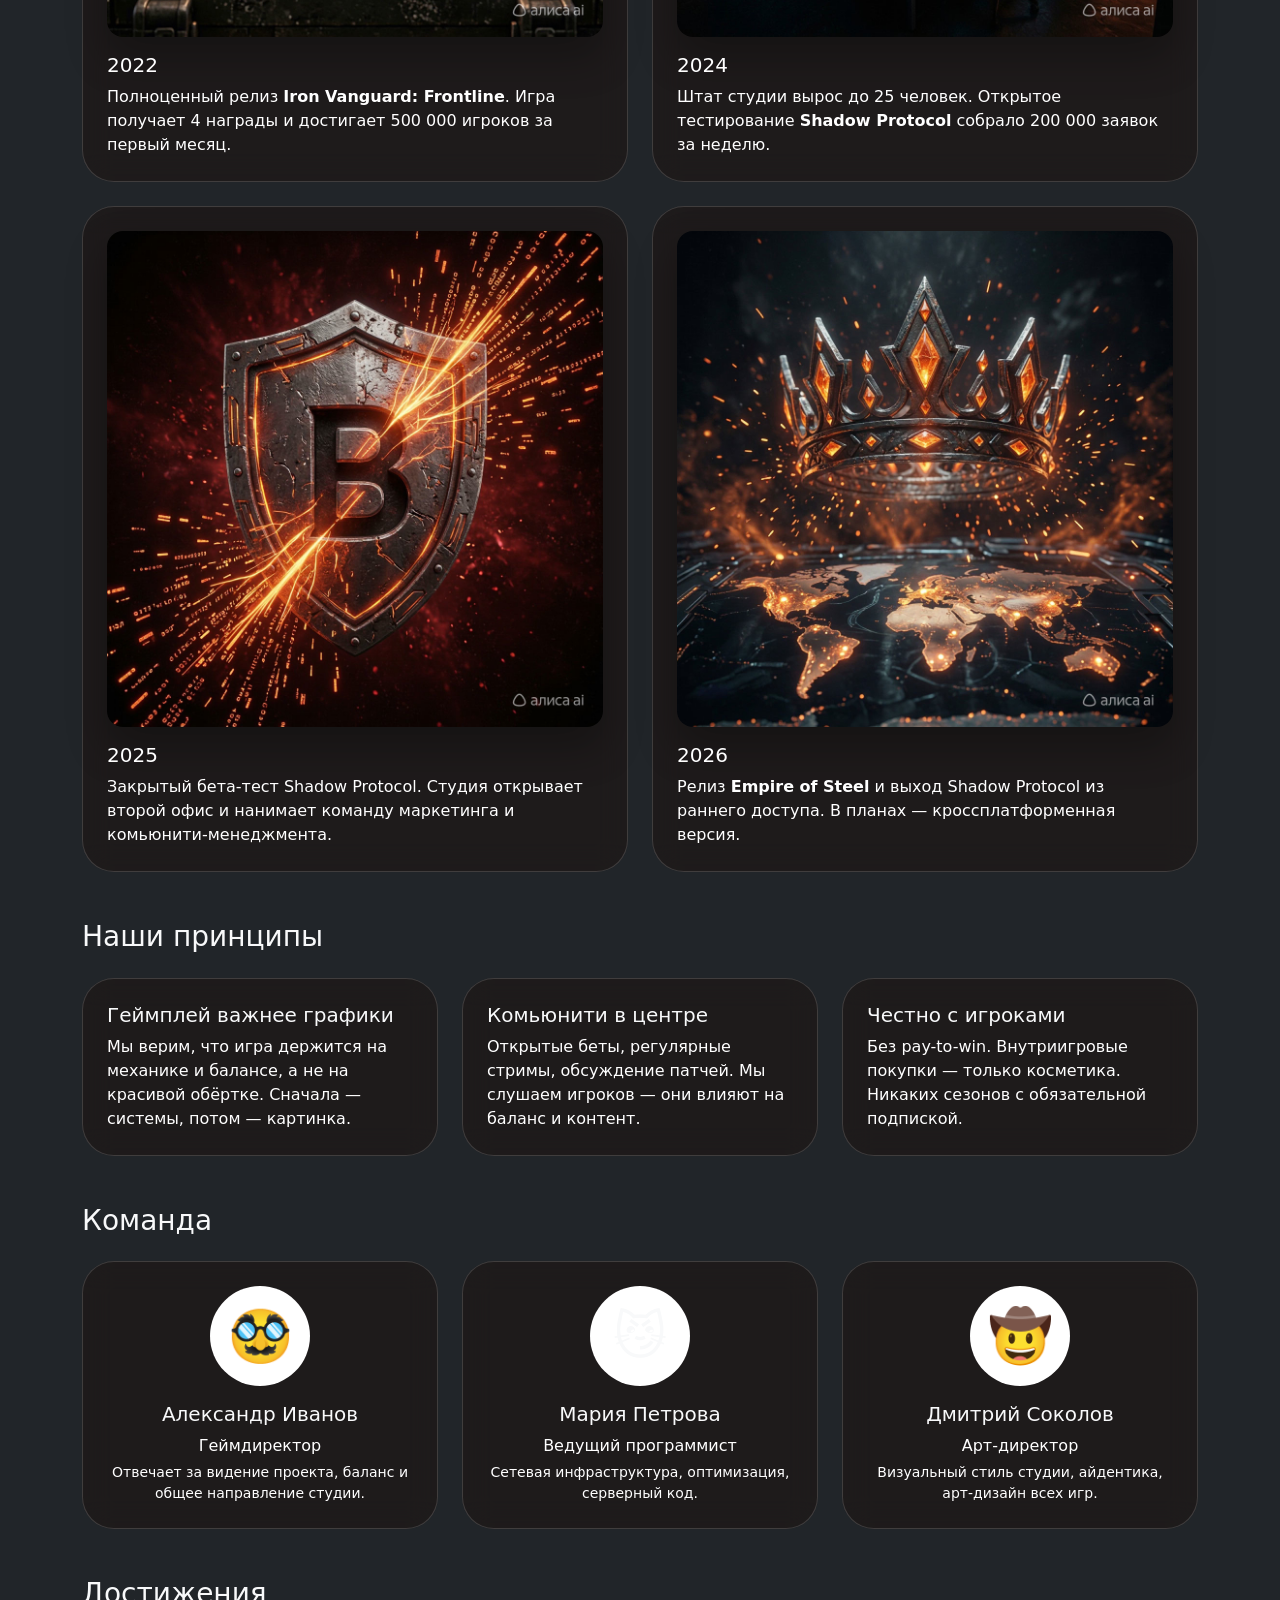
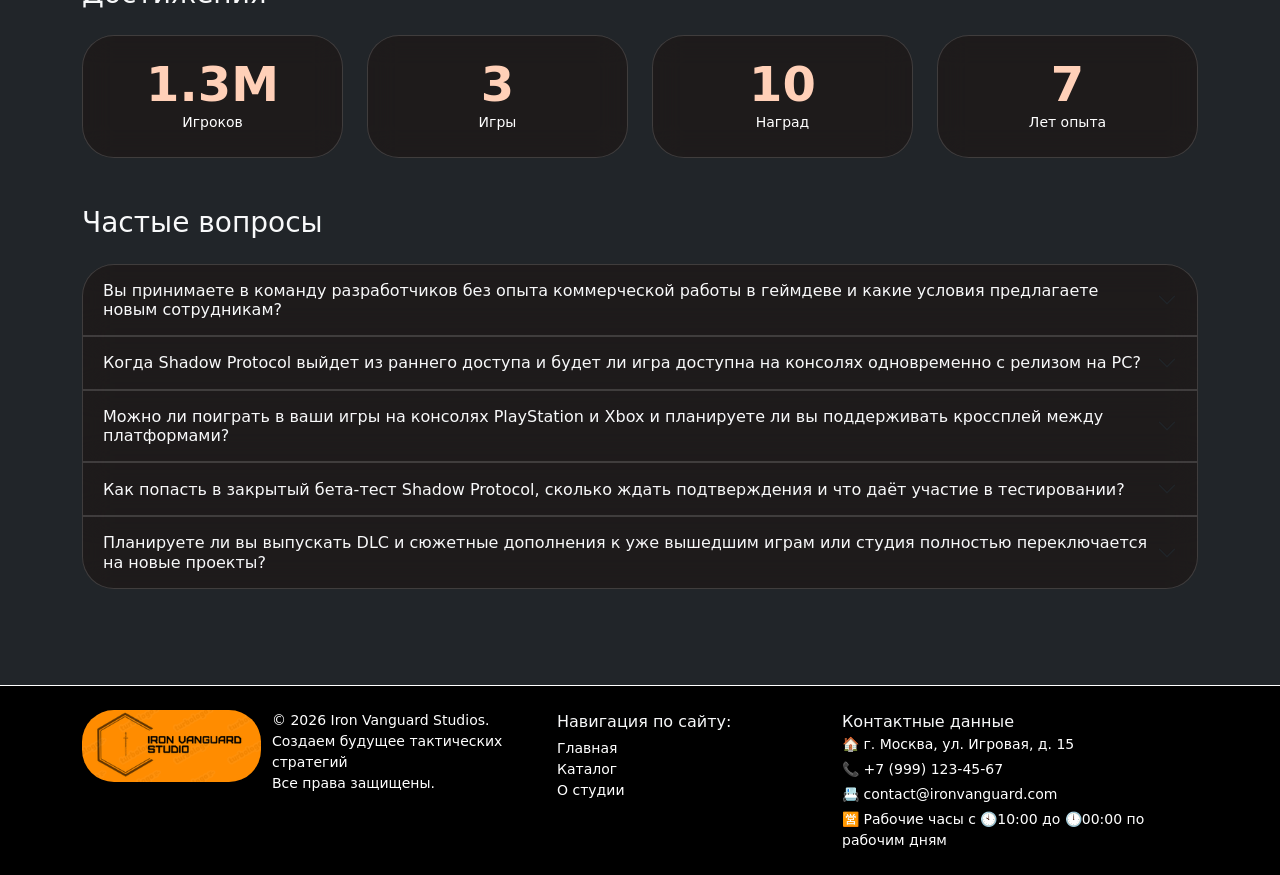
==== commit 1db28b6b: "Last defend 9-11" ====
--- a/about.html
+++ b/about.html
@@ -57,11 +57,7 @@
 
     <div class="col-12 col-md-6">
       <div class="p-4 border border-secondary rounded bg-black h-100">
-        <svg viewBox="0 0 200 120" class="art-svg mb-3" xmlns="http://www.w3.org/2000/svg" aria-hidden="true">
-          <rect width="200" height="120" fill="#1a0a05"/>
-          <path d="M40 20 L40 100 M40 20 L110 30 L110 70 L40 60" fill="#f05a14" stroke="#ffd0b8" stroke-width="2"/>
-          <circle cx="150" cy="60" r="25" fill="#bb280e" opacity="0.6"/>
-        </svg>
+        <img src="images/2018.jpeg" alt="Основание студии Iron Vanguard" class="art-svg mb-3" width="800" height="533" loading="lazy">
         <h3 class="h5 text-primary mb-2">2018</h3>
         <p class="text-secondary mb-0">Студия основана четырьмя энтузиастами, выросшими на классических RTS. Первый прототип — «Vanguard Tactics» — собрали на игровом джеме.</p>
       </div>
@@ -69,15 +65,7 @@
 
     <div class="col-12 col-md-6">
       <div class="p-4 border border-secondary rounded bg-black h-100">
-        <svg viewBox="0 0 200 120" class="art-svg mb-3" xmlns="http://www.w3.org/2000/svg" aria-hidden="true">
-          <rect width="200" height="120" fill="#1a0a05"/>
-          <rect x="40" y="45" width="120" height="50" rx="12" fill="#f05a14"/>
-          <rect x="55" y="55" width="25" height="30" rx="4" fill="#bb280e"/>
-          <circle cx="140" cy="60" r="8" fill="#ffd0b8"/>
-          <circle cx="160" cy="60" r="8" fill="#ffd0b8"/>
-          <rect x="85" y="55" width="15" height="8" rx="2" fill="#ffd0b8"/>
-          <rect x="95" y="65" width="15" height="8" rx="2" fill="#ffd0b8"/>
-        </svg>
+        <img src="images/2020.jpeg" alt="Релиз первой игры" class="art-svg mb-3" width="800" height="533" loading="lazy">
         <h3 class="h5 text-primary mb-2">2020</h3>
         <p class="text-secondary mb-0">Релиз первой игры — <strong>Arena of Legends</strong>. Проект выходит в Steam в Early Access и за полгода набирает 100 000 игроков.</p>
       </div>
@@ -85,14 +73,7 @@
 
     <div class="col-12 col-md-6">
       <div class="p-4 border border-secondary rounded bg-black h-100">
-        <svg viewBox="0 0 200 120" class="art-svg mb-3" xmlns="http://www.w3.org/2000/svg" aria-hidden="true">
-          <rect width="200" height="120" fill="#1a0a05"/>
-          <path d="M70 20 h60 v15 a25 25 0 0 1 -25 25 h-10 a25 25 0 0 1 -25 -25 z" fill="#f05a14"/>
-          <rect x="85" y="60" width="30" height="8" rx="2" fill="#bb280e"/>
-          <rect x="95" y="68" width="10" height="20" fill="#f05a14"/>
-          <rect x="80" y="88" width="40" height="8" rx="2" fill="#ffd0b8"/>
-          <circle cx="100" cy="38" r="8" fill="#ffd0b8"/>
-        </svg>
+        <img src="images/2022.jpeg" alt="полноценный релиз Iron Vanguard" class="art-svg mb-3" width="800" height="533" loading="lazy">
         <h3 class="h5 text-primary mb-2">2022</h3>
         <p class="text-secondary mb-0">Полноценный релиз <strong>Iron Vanguard: Frontline</strong>. Игра получает 4 награды и достигает 500 000 игроков за первый месяц.</p>
       </div>
@@ -100,15 +81,7 @@
 
     <div class="col-12 col-md-6">
       <div class="p-4 border border-secondary rounded bg-black h-100">
-        <svg viewBox="0 0 200 120" class="art-svg mb-3" xmlns="http://www.w3.org/2000/svg" aria-hidden="true">
-          <rect width="200" height="120" fill="#1a0a05"/>
-          <circle cx="70" cy="40" r="12" fill="#f05a14"/>
-          <path d="M50 80 q20 -25 40 0 v10 h-40 z" fill="#bb280e"/>
-          <circle cx="130" cy="40" r="12" fill="#f05a14"/>
-          <path d="M110 80 q20 -25 40 0 v10 h-40 z" fill="#bb280e"/>
-          <circle cx="100" cy="55" r="10" fill="#ffd0b8"/>
-          <path d="M85 90 q15 -20 30 0 v8 h-30 z" fill="#f05a14"/>
-        </svg>
+        <img src="images/2024.jpeg" alt="Основание студии Iron Vanguard" class="art-svg mb-3" width="800" height="533" loading="lazy">
         <h3 class="h5 text-primary mb-2">2024</h3>
         <p class="text-secondary mb-0">Штат студии вырос до 25 человек. Открытое тестирование <strong>Shadow Protocol</strong> собрало 200 000 заявок за неделю.</p>
       </div>
@@ -116,11 +89,7 @@
 
     <div class="col-12 col-md-6">
       <div class="p-4 border border-secondary rounded bg-black h-100">
-        <svg viewBox="0 0 200 120" class="art-svg mb-3" xmlns="http://www.w3.org/2000/svg" aria-hidden="true">
-          <rect width="200" height="120" fill="#1a0a05"/>
-          <path d="M100 20 L140 35 V60 Q140 85 100 100 Q60 85 60 60 V35 Z" fill="#bb280e" stroke="#f05a14" stroke-width="3"/>
-          <text x="100" y="70" text-anchor="middle" font-family="Arial" font-size="32" font-weight="bold" fill="#ffd0b8">β</text>
-        </svg>
+        <img src="images/2025.jpeg" alt="Закрытый бета-тест Shadow Protocol" class="art-svg mb-3" width="800" height="533" loading="lazy">
         <h3 class="h5 text-primary mb-2">2025</h3>
         <p class="text-secondary mb-0">Закрытый бета-тест Shadow Protocol. Студия открывает второй офис и нанимает команду маркетинга и комьюнити-менеджмента.</p>
       </div>
@@ -128,14 +97,7 @@
 
     <div class="col-12 col-md-6">
       <div class="p-4 border border-secondary rounded bg-black h-100">
-        <svg viewBox="0 0 200 120" class="art-svg mb-3" xmlns="http://www.w3.org/2000/svg" aria-hidden="true">
-          <rect width="200" height="120" fill="#1a0a05"/>
-          <path d="M50 80 L50 40 L75 60 L100 30 L125 60 L150 40 L150 80 Z" fill="#f05a14" stroke="#ffd0b8" stroke-width="2"/>
-          <rect x="50" y="80" width="100" height="10" fill="#bb280e"/>
-          <circle cx="75" cy="60" r="4" fill="#ffd0b8"/>
-          <circle cx="100" cy="40" r="4" fill="#ffd0b8"/>
-          <circle cx="125" cy="60" r="4" fill="#ffd0b8"/>
-        </svg>
+        <img src="images/2026.jpeg" alt="Релиз Empire of Steel" class="art-svg mb-3" width="800" height="533" loading="lazy">
         <h3 class="h5 text-primary mb-2">2026</h3>
         <p class="text-secondary mb-0">Релиз <strong>Empire of Steel</strong> и выход Shadow Protocol из раннего доступа. В планах — кроссплатформенная версия.</p>
       </div>
@@ -232,39 +194,71 @@
     <section class="mb-5">
       <h2 class="h3 mb-4">Частые вопросы</h2>
       <div class="accordion" id="faqAccordion">
-        <div class="accordion-item bg-black border-secondary">
-          <h2 class="accordion-header">
-            <button class="accordion-button collapsed bg-dark text-light" type="button" data-bs-toggle="collapse" data-bs-target="#faq1">Вы нанимаете сотрудников?</button>
-          </h2>
-          <div id="faq1" class="accordion-collapse collapse" data-bs-parent="#faqAccordion">
-            <div class="accordion-body text-secondary">Да, мы всегда рады талантливым разработчикам и художникам. Актуальные вакансии — в разделе «Контакты» или на почту contact@ironvanguard.com.</div>
-          </div>
-        </div>
-        <div class="accordion-item bg-black border-secondary">
-          <h2 class="accordion-header">
-            <button class="accordion-button collapsed bg-dark text-light" type="button" data-bs-toggle="collapse" data-bs-target="#faq2">Когда выйдет Shadow Protocol?</button>
-          </h2>
-          <div id="faq2" class="accordion-collapse collapse" data-bs-parent="#faqAccordion">
-            <div class="accordion-body text-secondary">Игра в активной разработке. Планируемый релиз — конец 2025 года. Закрытый бета-тест стартует раньше, оставить заявку можно на странице игры.</div>
-          </div>
-        </div>
-        <div class="accordion-item bg-black border-secondary">
-          <h2 class="accordion-header">
-            <button class="accordion-button collapsed bg-dark text-light" type="button" data-bs-toggle="collapse" data-bs-target="#faq3">Можно ли поиграть в ваши игры на консолях?</button>
-          </h2>
-          <div id="faq3" class="accordion-collapse collapse" data-bs-parent="#faqAccordion">
-            <div class="accordion-body text-secondary">Пока наши проекты ориентированы на PC. Мы рассматриваем портирование на PlayStation и Xbox в будущем.</div>
-          </div>
-        </div>
-        <div class="accordion-item bg-black border-secondary">
-          <h2 class="accordion-header">
-            <button class="accordion-button collapsed bg-dark text-light" type="button" data-bs-toggle="collapse" data-bs-target="#faq4">Как попасть в закрытый бета-тест?</button>
-          </h2>
-          <div id="faq4" class="accordion-collapse collapse" data-bs-parent="#faqAccordion">
-            <div class="accordion-body text-secondary">Заполните форму на странице игры — мы отбираем участников в порядке заявок. Участники ЗБТ получают скидку 25% на релиз.</div>
-          </div>
-        </div>
-      </div>
+  <div class="accordion-item bg-black border-secondary">
+    <h2 class="accordion-header">
+      <button class="accordion-button collapsed bg-dark text-light" type="button" data-bs-toggle="collapse" data-bs-target="#faq1">
+        Вы принимаете в команду разработчиков без опыта коммерческой работы в геймдеве и какие условия предлагаете новым сотрудникам?
+      </button>
+    </h2>
+    <div id="faq1" class="accordion-collapse collapse" data-bs-parent="#faqAccordion">
+      <div class="accordion-body text-secondary">
+        Да, мы регулярно берём джунов и стажёров. Обычно старт идёт через испытательный проект на 2–3 месяца с ментором — оплачиваемый, с возможностью остаться в команде. Требования к кандидату — не опыт работы, а портфолио: pet-проекты, участие в геймджемах или моды. Актуальные вакансии публикуем в разделе «Контакты» и в Telegram-канале студии.
+      </div>
+    </div>
+  </div>
+
+  <div class="accordion-item bg-black border-secondary">
+    <h2 class="accordion-header">
+      <button class="accordion-button collapsed bg-dark text-light" type="button" data-bs-toggle="collapse" data-bs-target="#faq2">
+        Когда Shadow Protocol выйдет из раннего доступа и будет ли игра доступна на консолях одновременно с релизом на PC?
+      </button>
+    </h2>
+    <div id="faq2" class="accordion-collapse collapse" data-bs-parent="#faqAccordion">
+      <div class="accordion-body text-secondary">
+        Планируемый релиз — конец 2025 года. На старте игра будет доступна только на PC (Steam и Epic Games Store). Портирование на PlayStation 5 и Xbox Series X|S стоит в планах на 2026 год — точные даты появятся после завершения ЗБТ. Подписчики закрытого теста получат скидку 25% на релиз независимо от платформы.
+      </div>
+    </div>
+  </div>
+
+  <div class="accordion-item bg-black border-secondary">
+    <h2 class="accordion-header">
+      <button class="accordion-button collapsed bg-dark text-light" type="button" data-bs-toggle="collapse" data-bs-target="#faq3">
+        Можно ли поиграть в ваши игры на консолях PlayStation и Xbox и планируете ли вы поддерживать кроссплей между платформами?
+      </button>
+    </h2>
+    <div id="faq3" class="accordion-collapse collapse" data-bs-parent="#faqAccordion">
+      <div class="accordion-body text-secondary">
+        На данный момент все проекты студии ориентированы на PC. Мы ведём переговоры с Sony и Microsoft о портировании Iron Vanguard: Frontline и Shadow Protocol. Кроссплей между PC и консолями входит в план — он будет реализован через собственный серверный слой, а не через проприетарные SDK платформ, чтобы избежать привязки к одной экосистеме.
+      </div>
+    </div>
+  </div>
+
+  <div class="accordion-item bg-black border-secondary">
+    <h2 class="accordion-header">
+      <button class="accordion-button collapsed bg-dark text-light" type="button" data-bs-toggle="collapse" data-bs-target="#faq4">
+        Как попасть в закрытый бета-тест Shadow Protocol, сколько ждать подтверждения и что даёт участие в тестировании?
+      </button>
+    </h2>
+    <div id="faq4" class="accordion-collapse collapse" data-bs-parent="#faqAccordion">
+      <div class="accordion-body text-secondary">
+        Заявки собираем через форму на странице игры — отбираем участников в порядке очереди с приоритетом для активных игроков Iron Vanguard: Frontline. Подтверждение приходит на email в течение 1–3 недель после старта очередной волны ЗБТ. Участники получают ранний доступ, скидку 25% на релизную версию и доступ к закрытому каналу в Discord, где команда обсуждает баланс и фичи.
+      </div>
+    </div>
+  </div>
+
+  <div class="accordion-item bg-black border-secondary">
+    <h2 class="accordion-header">
+      <button class="accordion-button collapsed bg-dark text-light" type="button" data-bs-toggle="collapse" data-bs-target="#faq5">
+        Планируете ли вы выпускать DLC и сюжетные дополнения к уже вышедшим играм или студия полностью переключается на новые проекты?
+      </button>
+    </h2>
+    <div id="faq5" class="accordion-collapse collapse" data-bs-parent="#faqAccordion">
+      <div class="accordion-body text-secondary">
+        Да, мы поддерживаем выпущенные игры. Для Iron Vanguard: Frontline в 2026 году выйдет первое крупное DLC с новой фракцией и кампанией на 6 миссий. Для Arena of Legends продолжаем выпускать новых героев раз в сезон. При этом параллельно идёт разработка Empire of Steel и Project Apex — команда разделена на три направления, чтобы релизы не задерживались.
+      </div>
+    </div>
+  </div>
+</div>
     </section>
   </main>
 
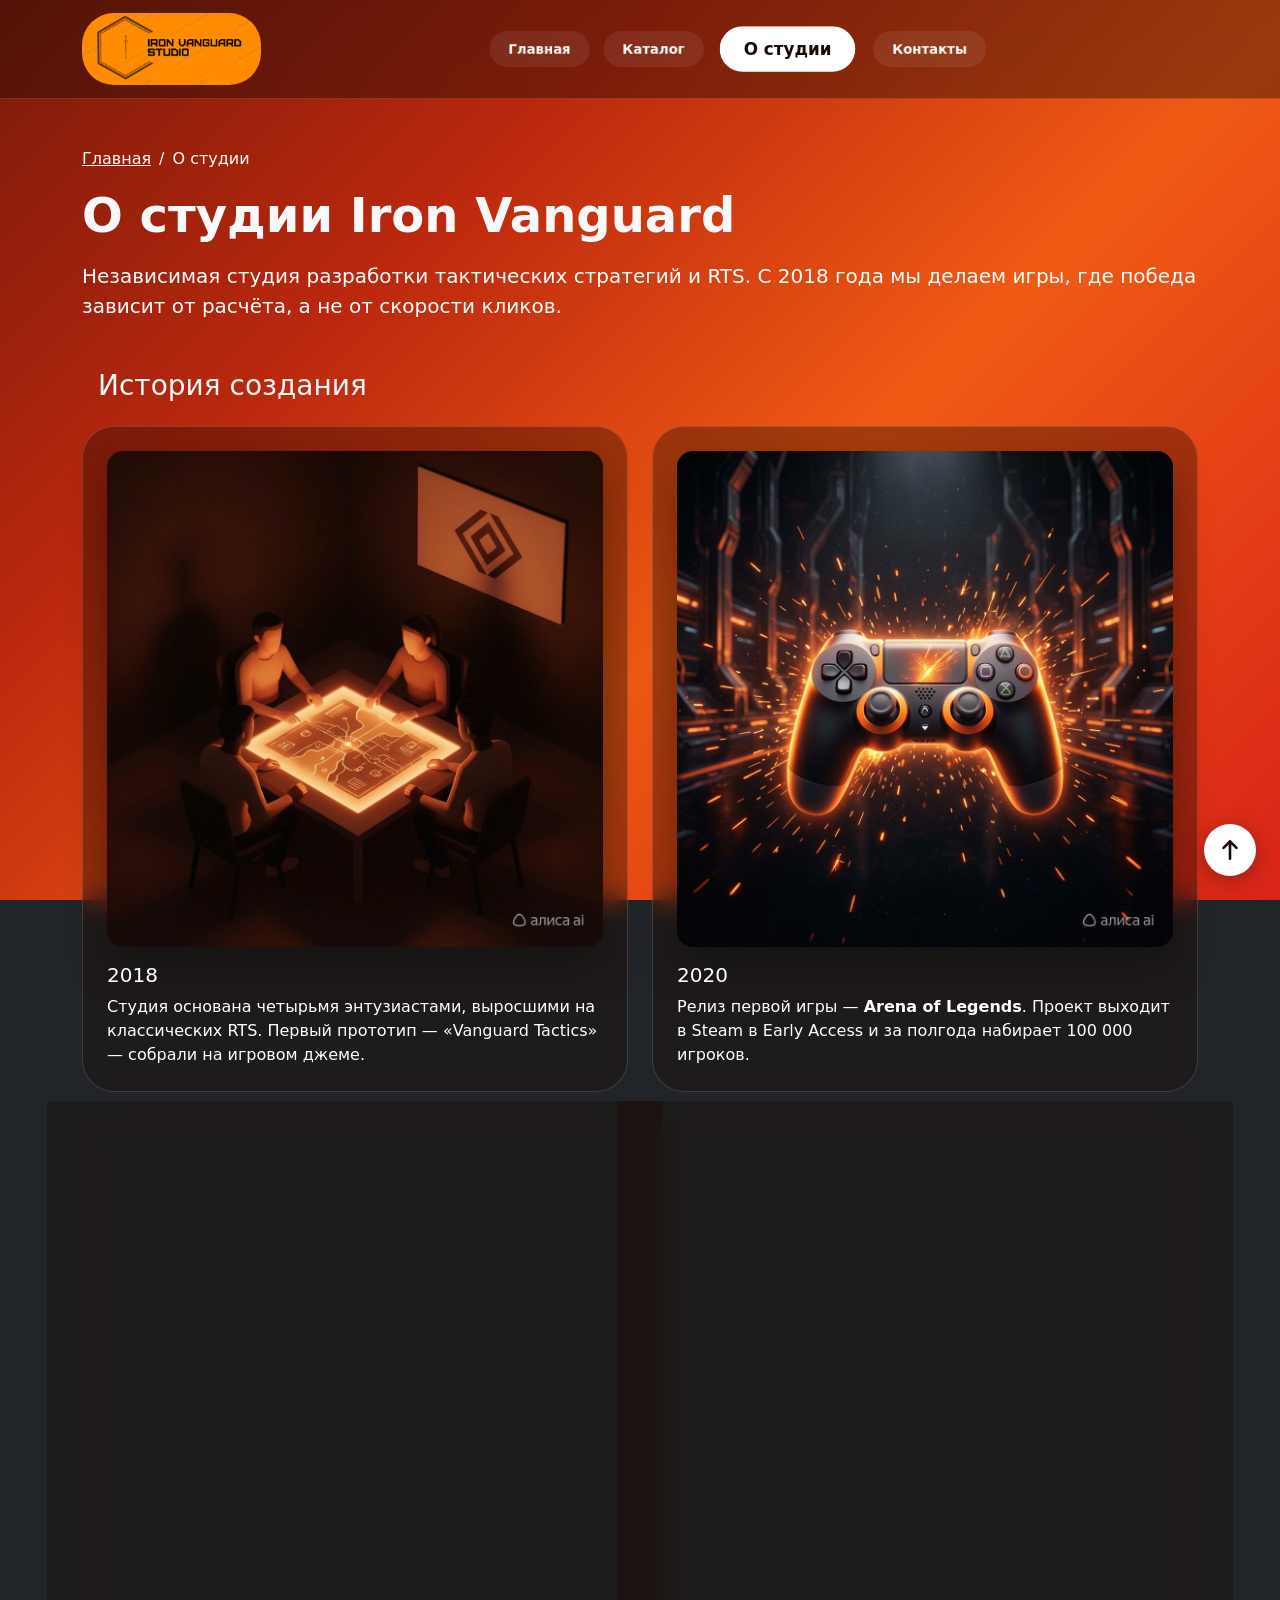
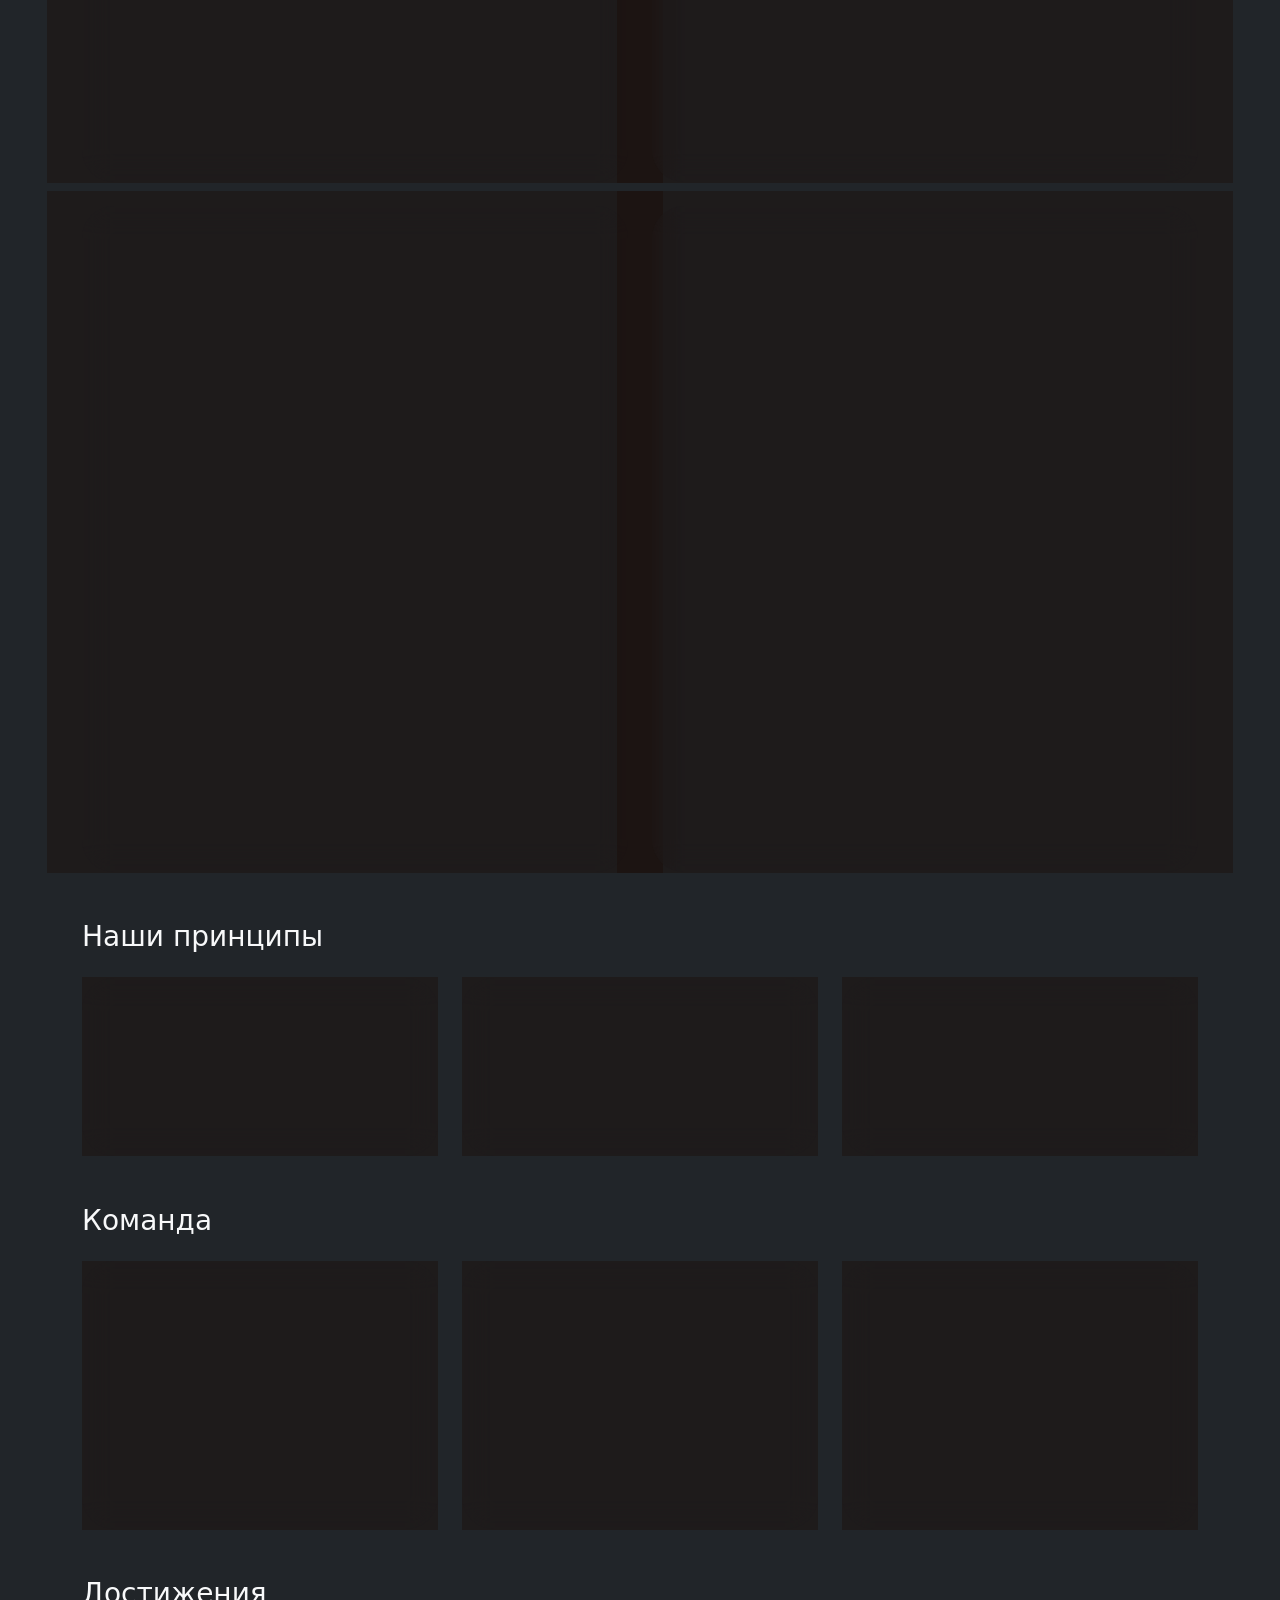
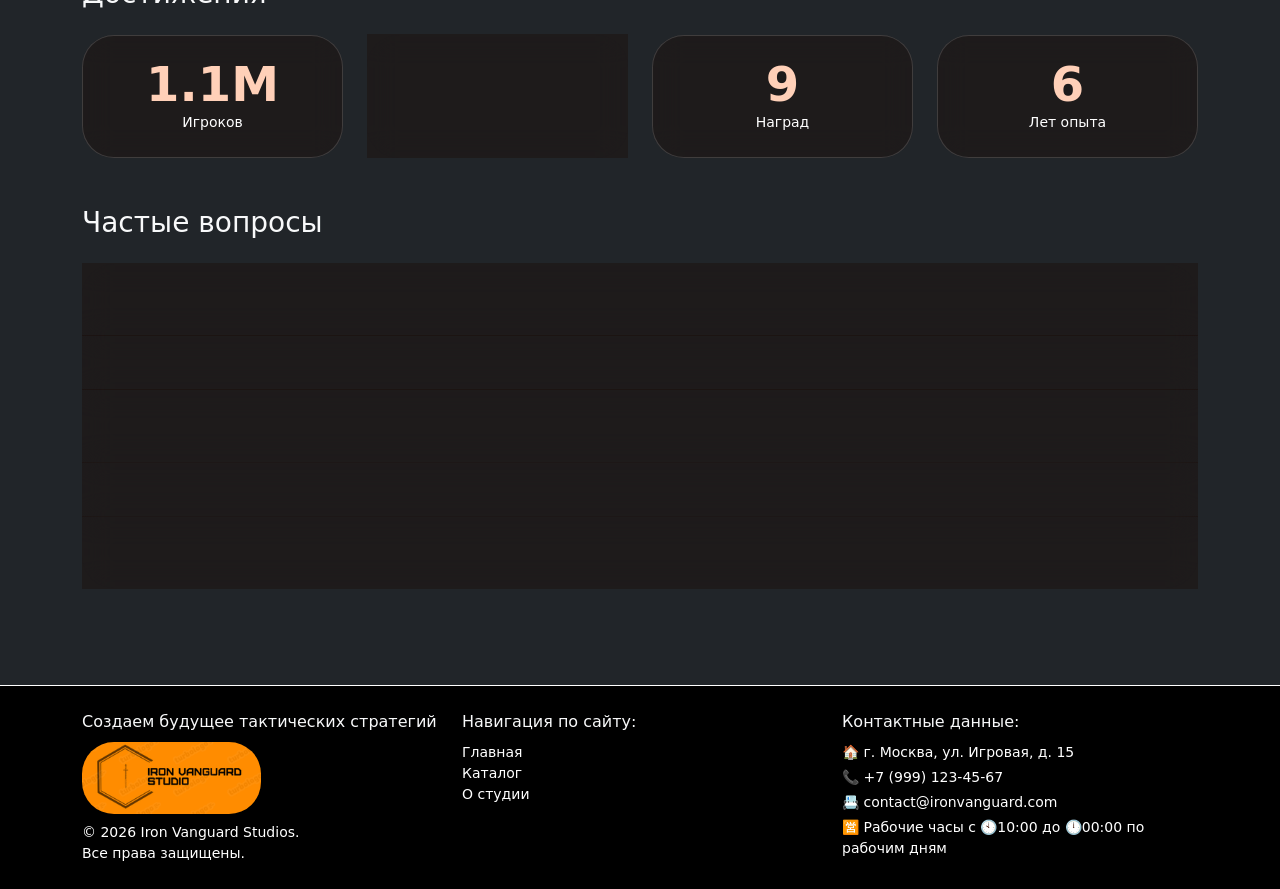
==== commit 2b6a0cb7: "footer update for all pages" ====
--- a/about.html
+++ b/about.html
@@ -265,16 +265,15 @@
   <footer class="bg-black py-4 border-top border-secondary">
     <div class="container">
       <div class="row align-items-start g-4">
-        <div class="col-12 col-md-2 text-center text-md-start">
+        <div class="col-12 col-md-4 text-center text-md-start">
           <a class="navbar-brand d-inline-block" href="index.html">
-            <img src="images/iron_logo.png" alt="Iron Vanguard Studios" class="navbar-logo">
+            <p class="mb-2 text"> Создаем будущее тактических стратегий</p>
+            <img src="images/iron_logo.png" alt="Iron Vanguard Studios" class="mb-2 navbar-logo">
+            <p class="mb-0 text-secondary small">&copy; 2026 Iron Vanguard Studios.<br>Все права защищены.</p>
           </a>
         </div>
-        <div class="col-12 col-md-3">
-          <p class="mb-0 text-secondary small">&copy; 2026 Iron Vanguard Studios.<br>Создаем будущее тактических стратегий<br>Все права защищены.</p>
-        </div>
-        <div class="col-12 col-md-3">
-          <p class="mb-1 text">Навигация по сайту:</p>
+        <div class="col-12 col-md-4">
+          <p class="mb-2 text">Навигация по сайту:</p>
           <ul class="list-unstyled mb-0 small">
             <li><a href="index.html" class="text-secondary text-decoration-none">Главная</a></li>
             <li><a href="catalog.html" class="text-secondary text-decoration-none">Каталог</a></li>
@@ -282,7 +281,7 @@
           </ul>
         </div>
         <div class="col-12 col-md-4">
-          <p class="mb-0 text">Контактные данные</p>
+          <p class="mb-2 text">Контактные данные:</p>
           <p class="mb-1 text-secondary small">🏠 г. Москва, ул. Игровая, д. 15</p>
           <p class="mb-1 text-secondary small">📞 +7 (999) 123-45-67</p>
           <p class="mb-1 text-secondary small">📇 contact@ironvanguard.com</p>
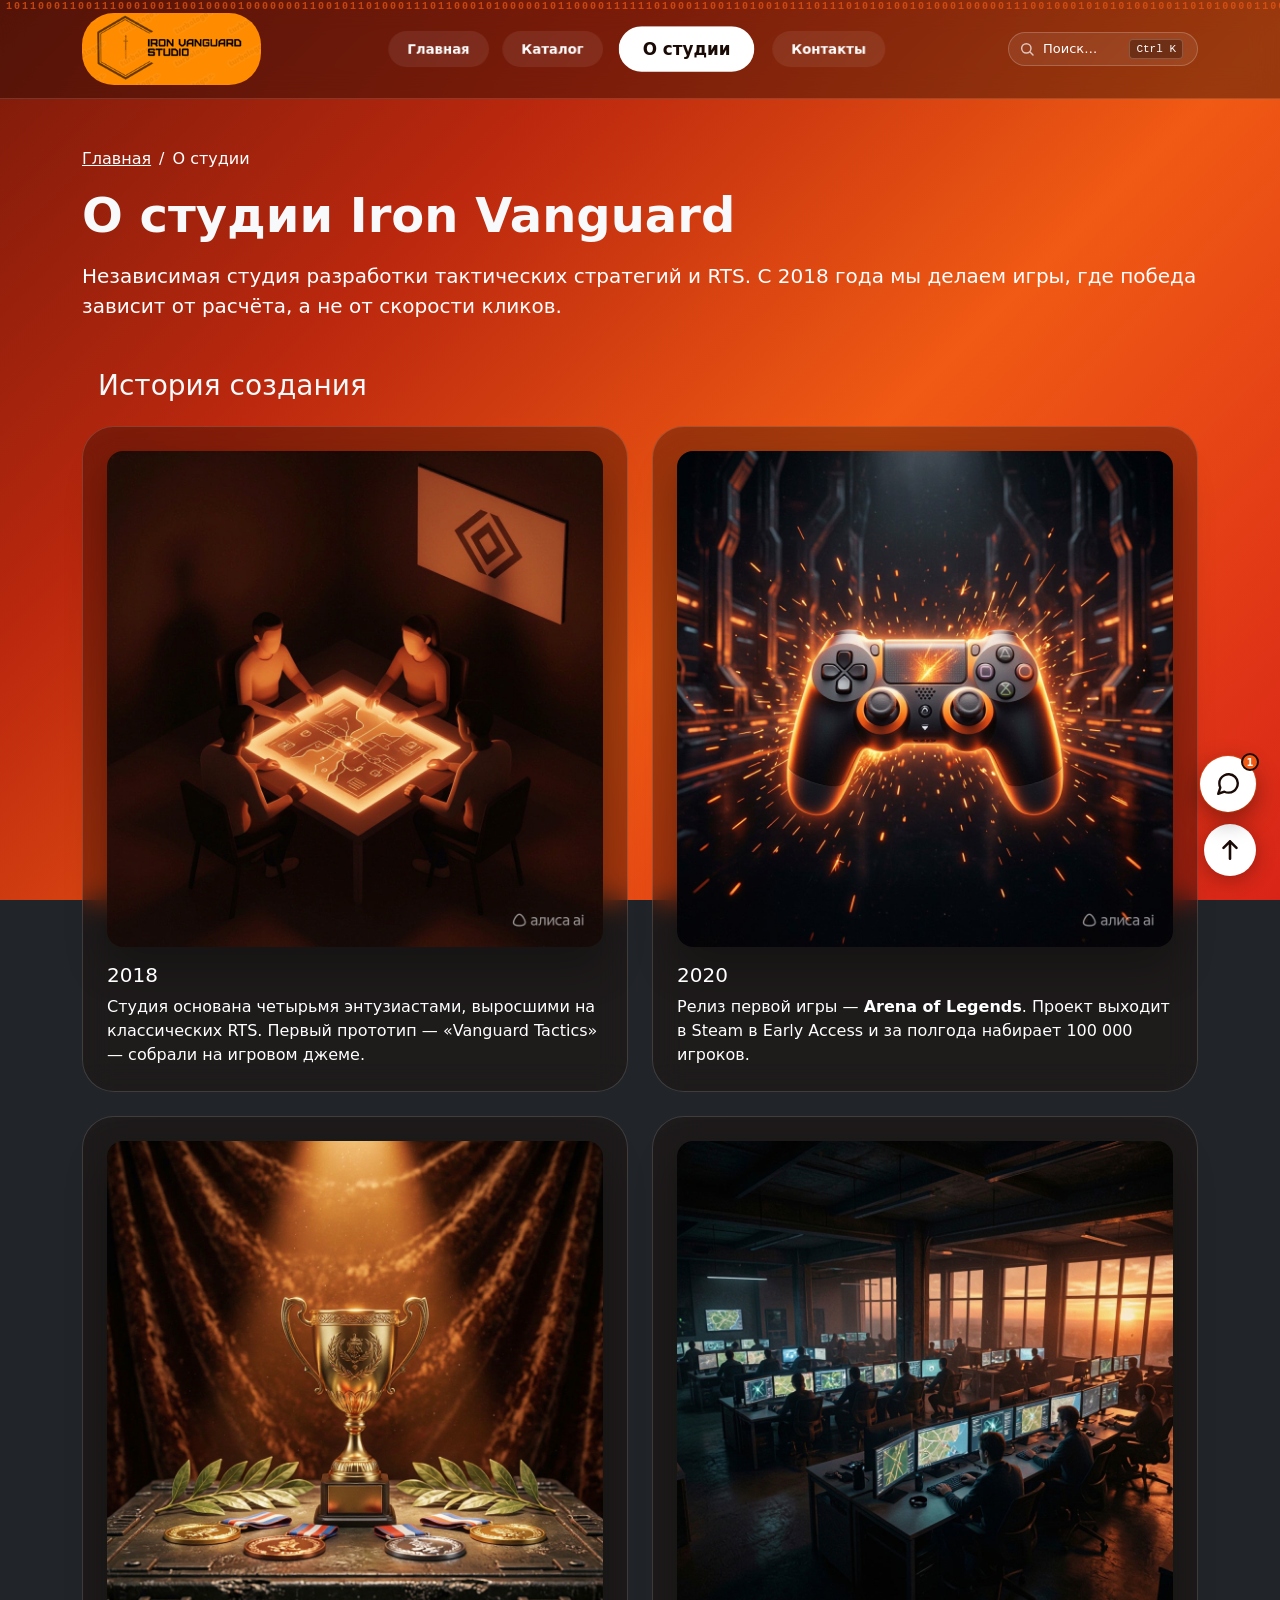
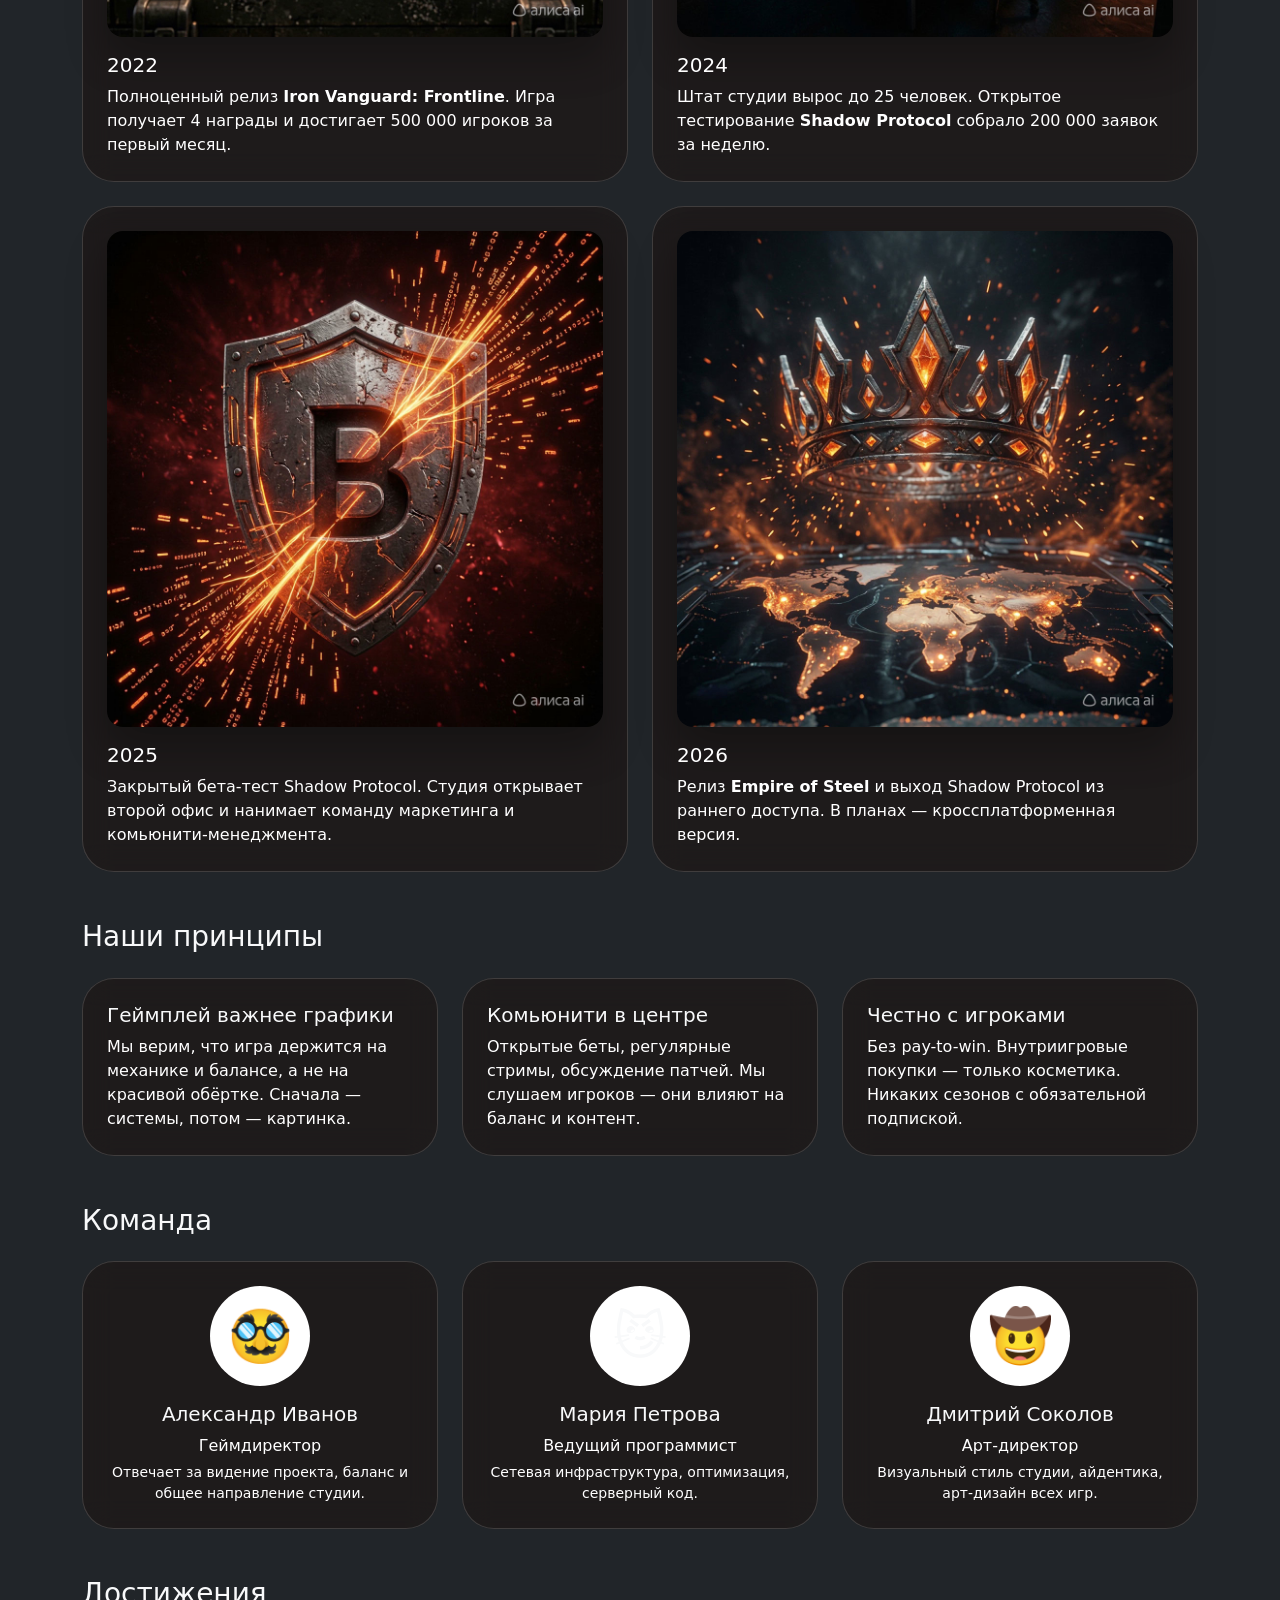
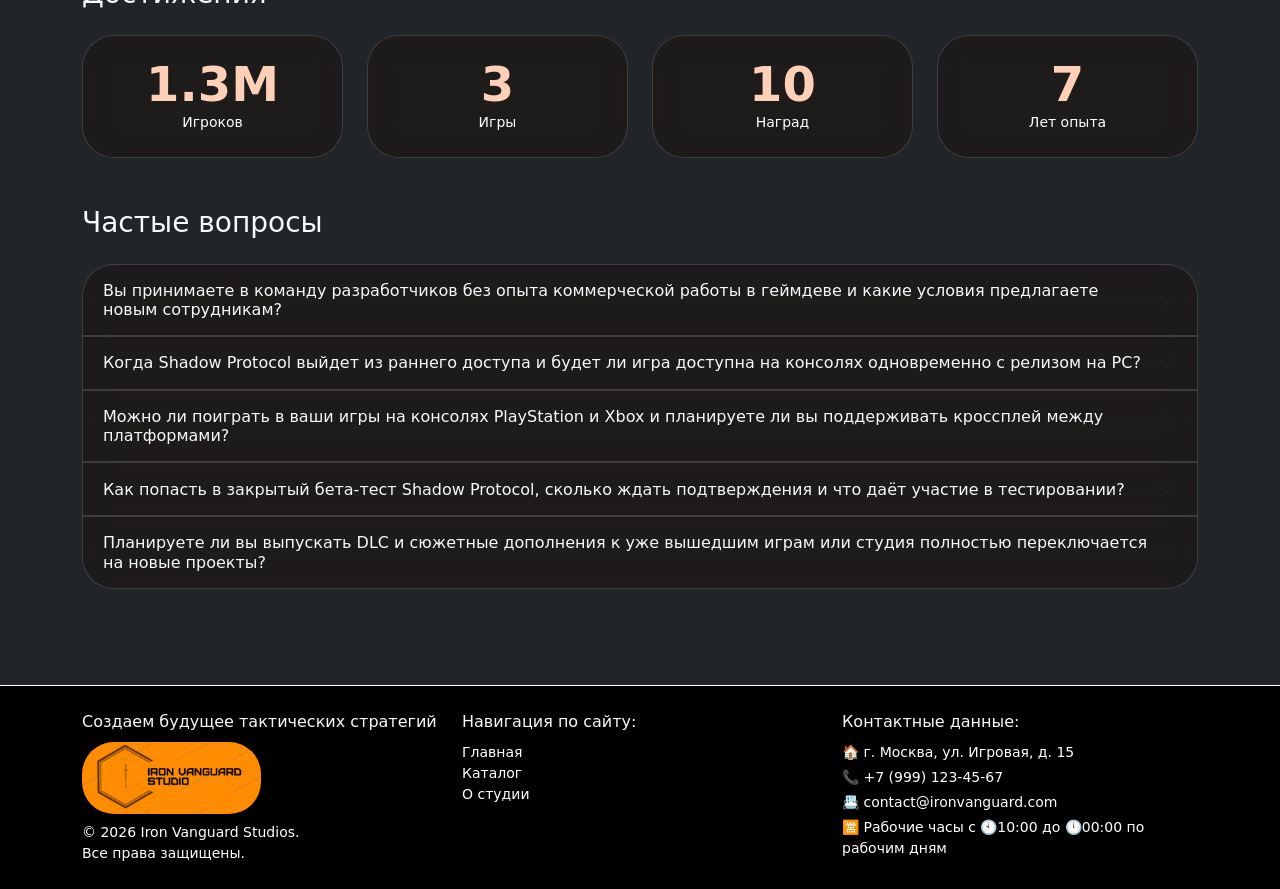
==== commit 02d75822: "Update: KR_3" ====
--- a/about.html
+++ b/about.html
@@ -10,7 +10,7 @@
   <link rel="stylesheet" href="css/jelly-radio.css">
 </head>
 <body class="bg-dark text-light">
-
+<script src="js/features.js"></script>
   <nav class="navbar navbar-expand-lg navbar-dark bg-black sticky-top border-bottom border-secondary">
     <div class="container">
       <a class="navbar-brand" href="index.html">
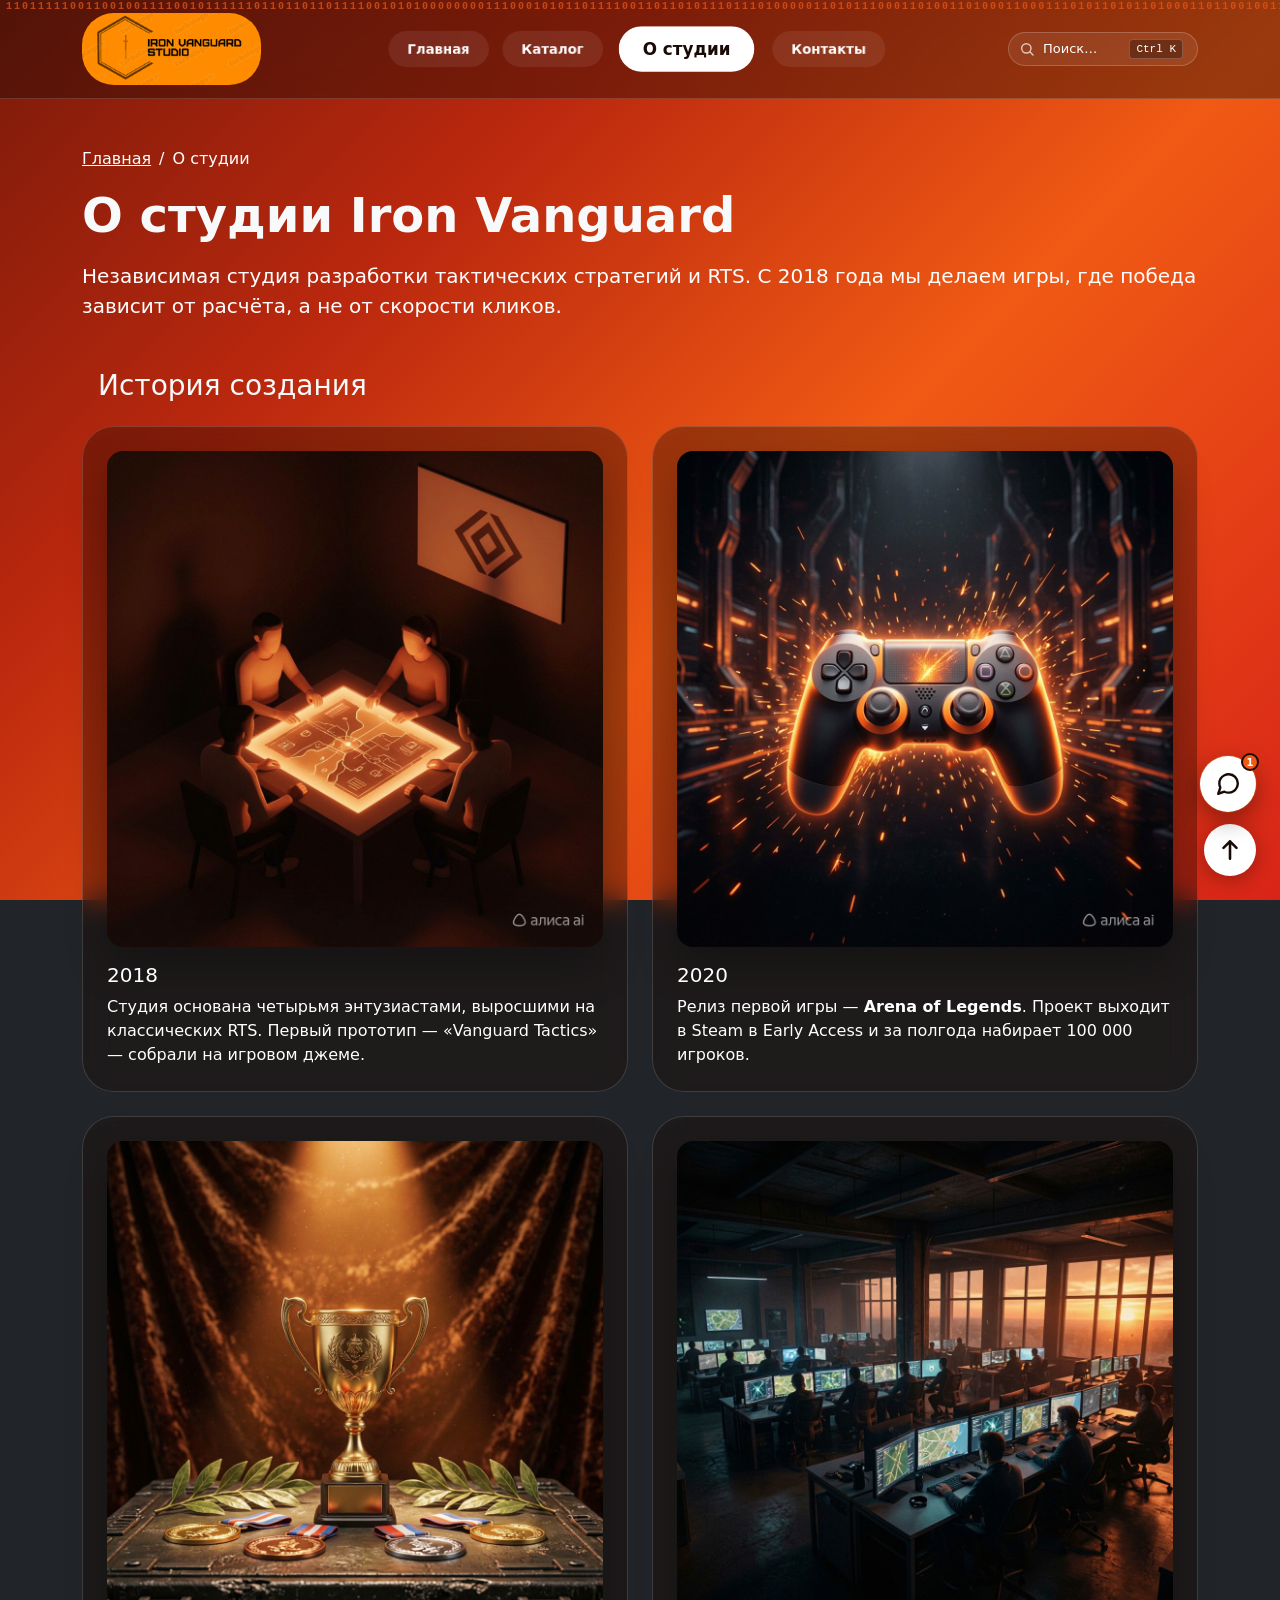
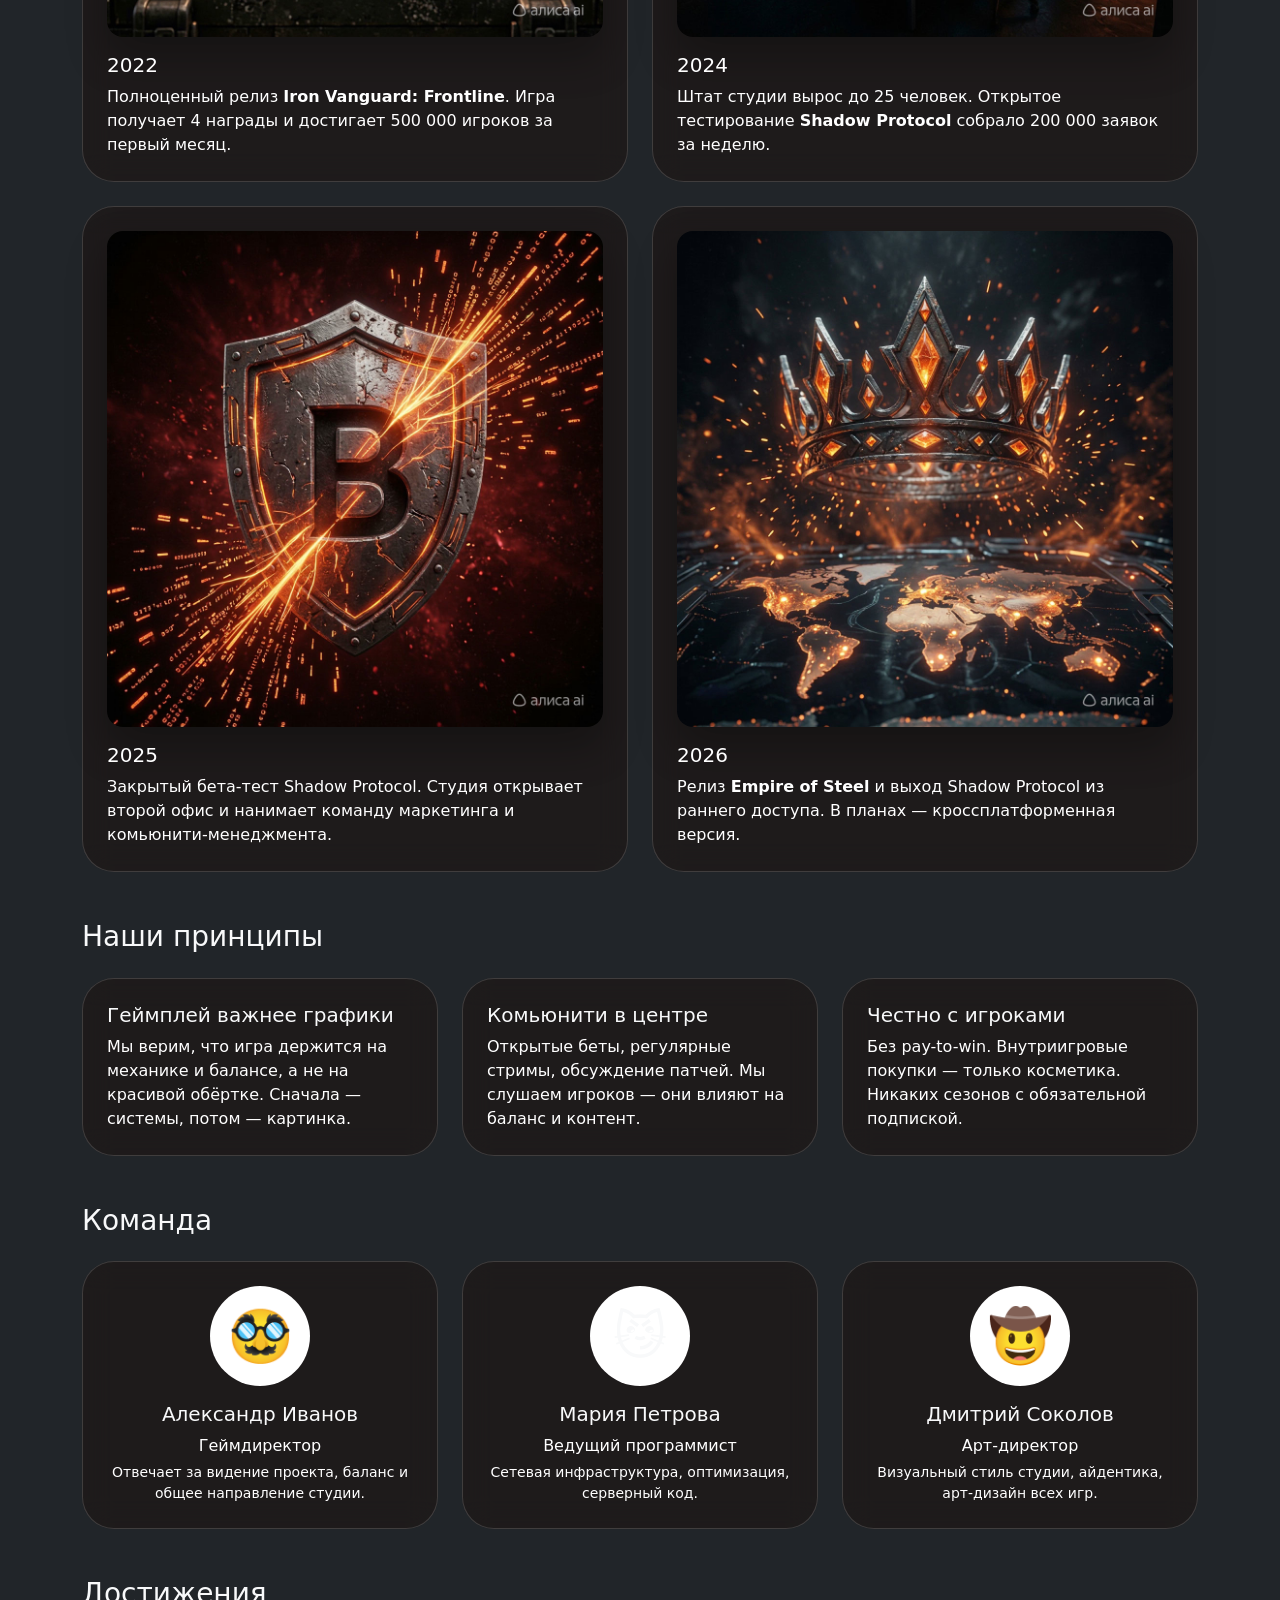
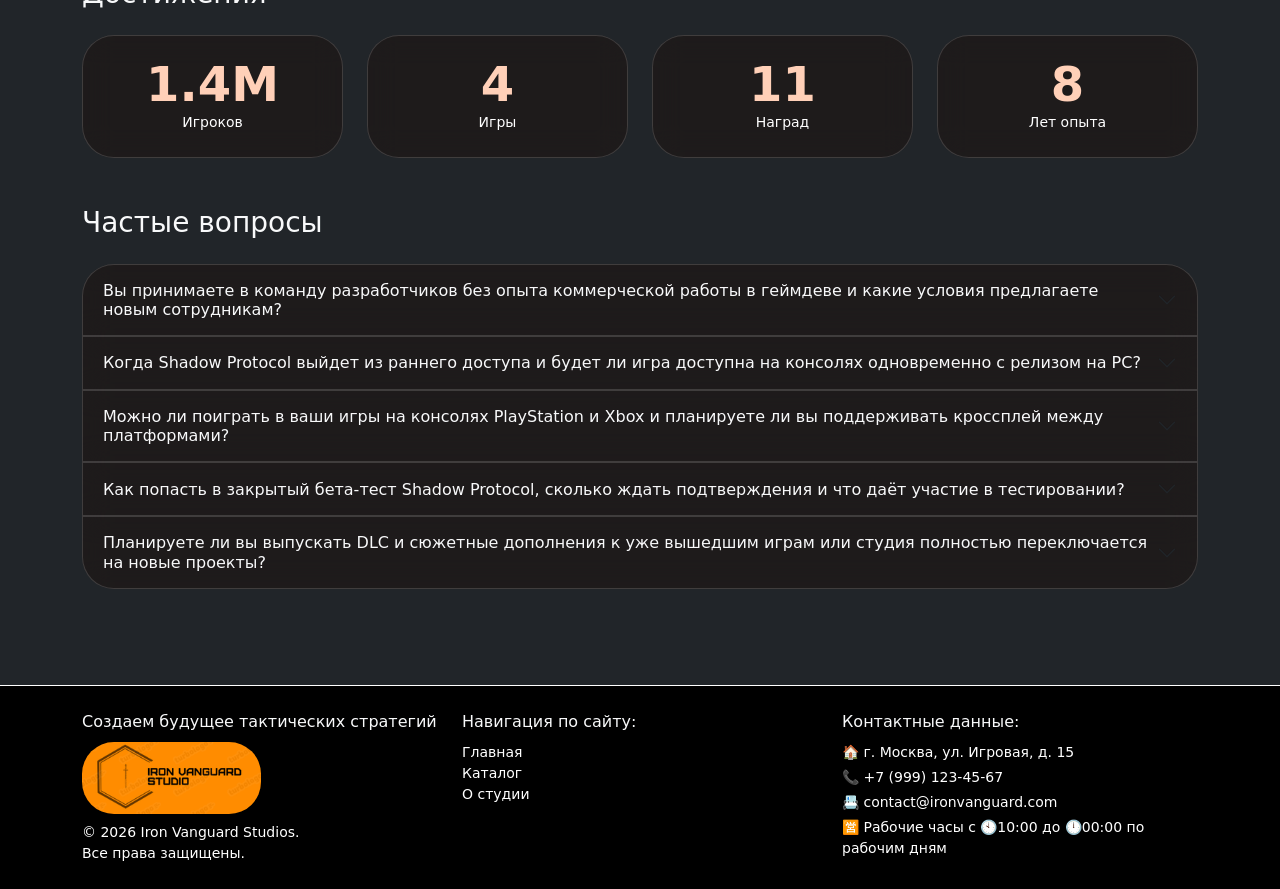
==== commit 3b7b436f: "site logo" ====
--- a/about.html
+++ b/about.html
@@ -4,6 +4,9 @@
   <meta charset="UTF-8">
   <meta name="viewport" content="width=device-width, initial-scale=1.0">
   <meta name="description" content="О студии Iron Vanguard Studios — история, команда, ценности, достижения и FAQ.">
+  <link rel="icon" type="image/svg+xml" href="images/cursor-shield.svg">
+<link rel="alternate icon" type="image/png" href="images/iron_logo.png">
+<link rel="apple-touch-icon" href="images/iron_logo.png">
   <title>О студии — Iron Vanguard Studios</title>
   <link href="https://cdn.jsdelivr.net/npm/bootstrap@5.3.8/dist/css/bootstrap.min.css" rel="stylesheet">
   <link rel="stylesheet" href="css/custom.css">
